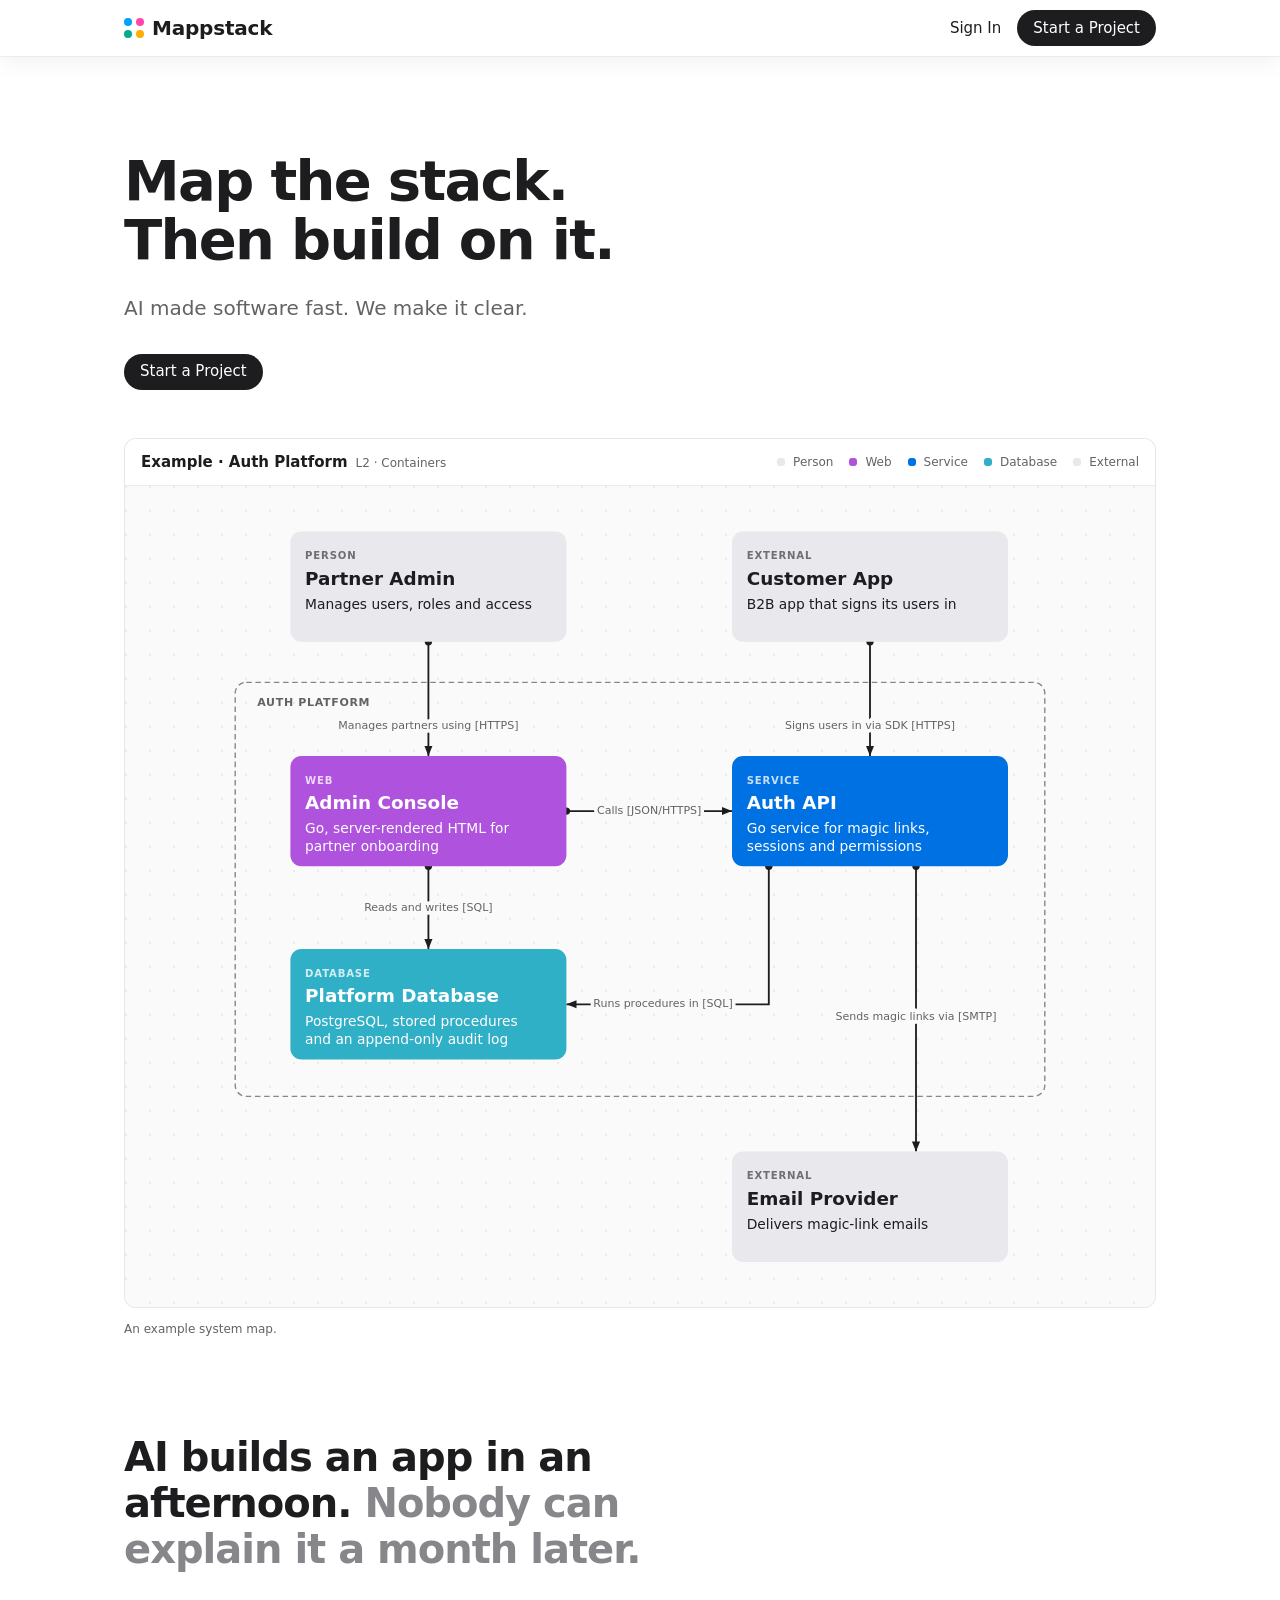
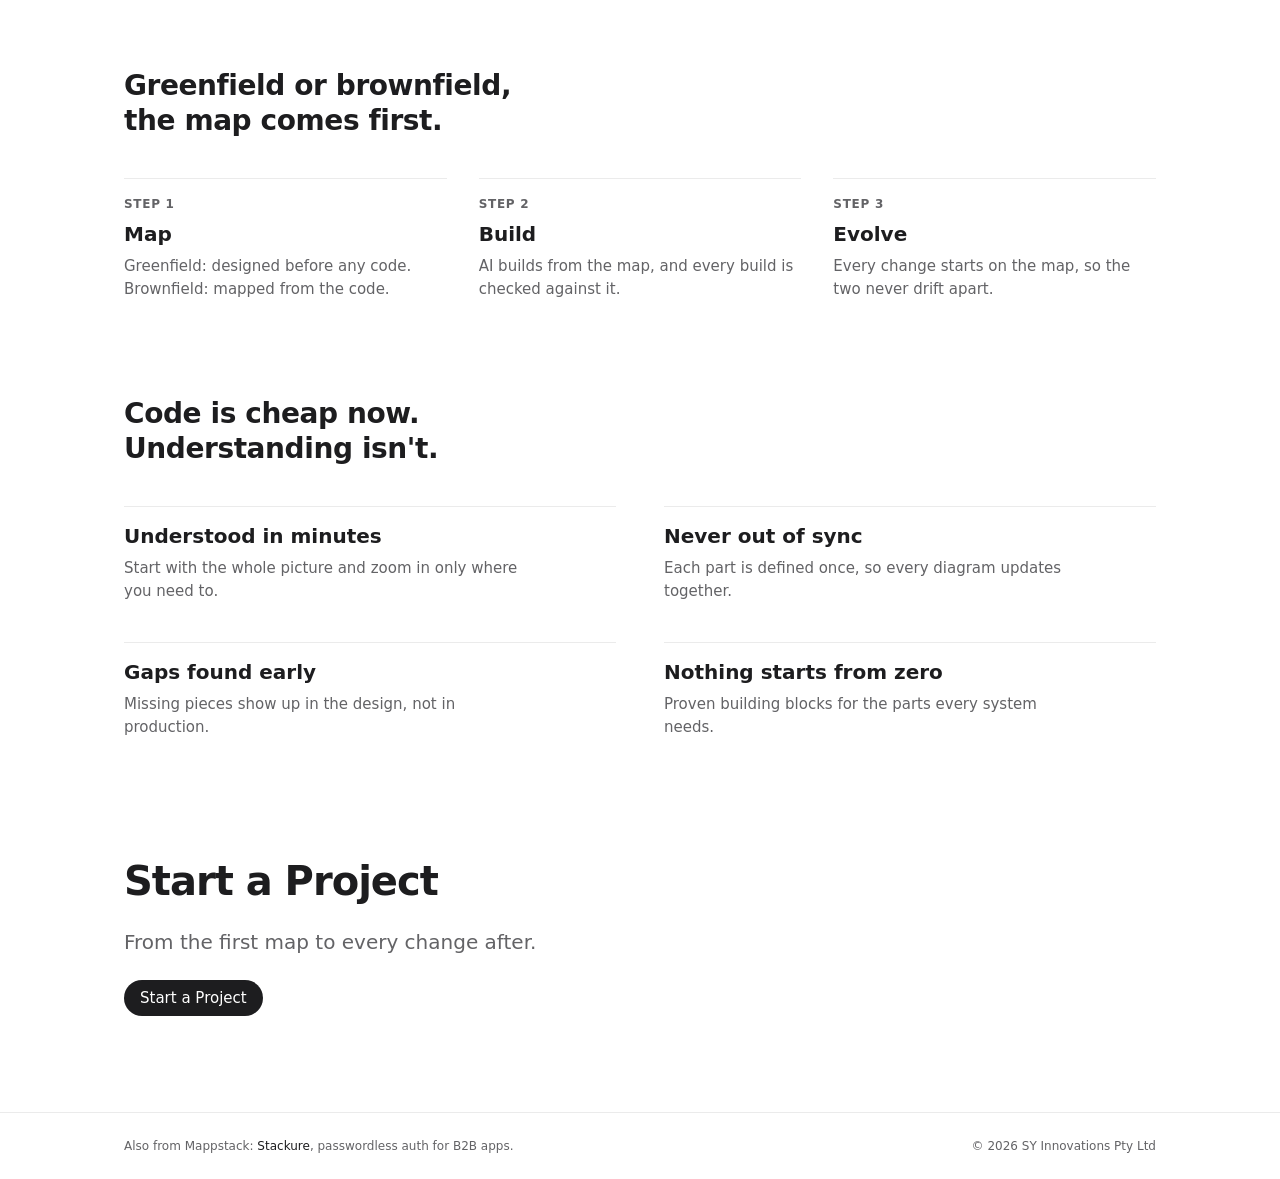
==== index.html @ 191b0ede "Align knowsAbout with LinkedIn specialties" ====
<!doctype html>
<html lang="en">
<head>
<meta charset="utf-8">
<meta name="viewport" content="width=device-width,initial-scale=1,viewport-fit=cover">
<title>Mappstack</title>
<meta name="description" content="Mappstack is a software services company you hire for whole software projects, end to end, new or existing. Mapped first, then built.">
<meta name="robots" content="max-image-preview:large">
<link rel="canonical" href="https://mappstack.com/">
<meta name="theme-color" content="#ffffff">
<meta property="og:type" content="website">
<meta property="og:site_name" content="Mappstack">
<meta property="og:url" content="https://mappstack.com/">
<meta property="og:title" content="Mappstack · Map the stack. Then build on it.">
<meta property="og:description" content="Mappstack is a software services company you hire for whole software projects, end to end, new or existing. Mapped first, then built.">
<meta property="og:image" content="https://mappstack.com/assets/og.png">
<meta property="og:image:width" content="1200">
<meta property="og:image:height" content="630">
<meta property="og:image:alt" content="Mappstack. Map the stack. Then build on it. AI made software fast. We make it clear. Beside it, an example system map of an auth platform.">
<meta name="twitter:card" content="summary_large_image">
<link rel="icon" href="assets/icons/favicon.ico" sizes="any">
<link rel="icon" href="assets/icons/icon.svg" type="image/svg+xml">
<link rel="apple-touch-icon" href="assets/icons/apple-touch-icon.png">
<link rel="manifest" href="assets/icons/manifest.webmanifest">
<link rel="describedby" href="llms.txt">
<link rel="stylesheet" href="assets/css/style.css">
<script type="application/ld+json">{"@context":"https://schema.org","@graph":[{"@type":"Corporation","@id":"https://mappstack.com/#organization","name":"Mappstack","legalName":"SY Innovations Pty Ltd","iso6523Code":"0151:38668523760","url":"https://mappstack.com/","logo":"https://mappstack.com/assets/icons/icon-maskable-512.png","slogan":"Map the stack. Then build on it.","description":"Mappstack is an Australian software services company. Clients hire it for whole software projects, end to end, in any industry and at any size, new or existing. Each system is mapped first: greenfield systems are designed before any code, and brownfield systems are mapped from their existing code. People, AI agents or both, depending on the project, build from the map and check every build against it, and every later change starts on the map. Mappstack works remotely with clients anywhere. It is the registered business name of SY Innovations Pty Ltd.","disambiguatingDescription":"Software services company at mappstack.com that maps, builds and changes software systems for clients. Not a self-serve software product: its map tool at app.mappstack.com is internal and not sold. Not a geographic mapping or location data product, and not a software stack installer.","address":{"@type":"PostalAddress","addressCountry":"AU"},"knowsAbout":["Custom Software Development","Legacy Modernization","Solution Architecture","Systems Integration","Software Maintenance and Hosting","SaaS Development","API Development","ERP and CRM Integration","EDI Integration","LLM Integration","AI Agent Development","Composable Commerce","Marketplace Payments"],"brand":{"@type":"Brand","name":"Stackure","url":"https://stackure.com/","description":"Passwordless auth for B2B apps."},"makesOffer":{"@type":"Offer","itemOffered":{"@type":"Service","name":"End-to-end software projects","serviceType":"Custom software development","provider":{"@id":"https://mappstack.com/#organization"},"areaServed":"Worldwide","description":"Whole software projects, end to end, greenfield or brownfield, in any industry and at any size. Map: the system is designed, or mapped from its existing code, as C4 diagrams from system context down to code, plus data models, OpenAPI 3.2 specs, event contracts, job schedules, state machines and business capability maps. Build: people, AI agents or both build from the map and check every build against it. Evolve: every change starts on the map. Projects use proven building blocks, such as Stackure for passwordless auth, and experience from past and present projects. Technology is chosen to fit, or the client's own stack is used. Engagements are tailored to each client, from a handover at launch to Mappstack running, hosting and maintaining the system. Remote with clients anywhere, with in-person visits in Australia, India and the EU when needed."}},"sameAs":["https://github.com/Mappstack","https://www.linkedin.com/company/mappstack/"]},{"@type":"WebSite","@id":"https://mappstack.com/#website","url":"https://mappstack.com/","name":"Mappstack","alternateName":"mappstack.com","inLanguage":"en","publisher":{"@id":"https://mappstack.com/#organization"}}]}</script>
</head>
<body>
<header class="nav">
  <div class="wrap">
    <a class="brand" href="#top" aria-label="Mappstack home">
      <img src="assets/icons/icon.svg" alt="" width="20" height="20">
      <span class="brand__name">Mappstack</span>
    </a>
    <nav class="nav__actions">
      <a class="navlink" href="https://app.mappstack.com/">Sign In</a>
      <a class="btn btn--primary" href="https://stackure.com/signup?account_id=3df5678e-9c26-4384-9c51-7ae628b7f46a" target="_blank">Start a Project</a>
    </nav>
  </div>
</header>

<main id="top" class="wrap">
  <section class="hero">
    <h1>Map the stack. <br>Then build on it.</h1>
    <p class="lead">AI made software fast. We make it clear.</p>
    <div class="actions">
      <a class="btn btn--primary" href="https://stackure.com/signup?account_id=3df5678e-9c26-4384-9c51-7ae628b7f46a" target="_blank">Start a Project</a>
    </div>
  </section>

  <figure class="figure">
    <div class="figure__bar" data-nosnippet>
      <div class="figure__id"><strong>Example · Auth Platform</strong> <span>L2 · Containers</span></div>
      <button class="btn zoom" type="button">Zoom In</button>
      <ul class="legend">
        <li><i class="neutral"></i>Person</li>
        <li><i style="--c:#af52de"></i>Web</li>
        <li><i style="--c:#0071e3"></i>Service</li>
        <li><i style="--c:#30b0c7"></i>Database</li>
        <li><i class="neutral"></i>External</li>
      </ul>
    </div>
    <div class="figure__canvas" data-nosnippet>
      <svg viewBox="0 0 1000 858" role="img" aria-label="Example system map (C4 level 2, containers) of an auth platform. A partner admin uses the Admin Console, and a customer app signs its users in through the Auth API. The Admin Console calls the Auth API and reads and writes the PostgreSQL Platform Database. The Auth API runs stored procedures in that database and sends magic links through an email provider.">
        <defs><marker id="arrow" viewBox="0 0 10 10" refX="10" refY="5" markerUnits="userSpaceOnUse" markerWidth="11" markerHeight="11" orient="auto"><path class="arrow" d="M0 1 L10 5 L0 9 z"/></marker></defs>
        <rect class="boundary" x="60" y="196" width="880" height="450" rx="12"/>
        <text class="bl" x="84" y="222">AUTH PLATFORM</text>

        <path class="edge" d="M270 152 V276" marker-end="url(#arrow)"/><circle class="dot" cx="270" cy="152" r="4"/>
        <path class="edge" d="M750 152 V276" marker-end="url(#arrow)"/><circle class="dot" cx="750" cy="152" r="4"/>
        <path class="edge" d="M420 336 H600" marker-end="url(#arrow)"/><circle class="dot" cx="420" cy="336" r="4"/>
        <path class="edge" d="M270 396 V486" marker-end="url(#arrow)"/><circle class="dot" cx="270" cy="396" r="4"/>
        <path class="edge" d="M640 396 V546 H420" marker-end="url(#arrow)"/><circle class="dot" cx="640" cy="396" r="4"/>
        <path class="edge" d="M800 396 V706" marker-end="url(#arrow)"/><circle class="dot" cx="800" cy="396" r="4"/>

        <text class="el" x="270" y="244">Manages partners using [HTTPS]</text>
        <text class="el" x="750" y="244">Signs users in via SDK [HTTPS]</text>
        <text class="el" x="510" y="336">Calls [JSON/HTTPS]</text>
        <text class="el" x="270" y="441">Reads and writes [SQL]</text>
        <text class="el" x="525" y="546">Runs procedures in [SQL]</text>
        <text class="el" x="800" y="560">Sends magic links via [SMTP]</text>

        <g class="node neu" transform="translate(120 32)"><rect width="300" height="120" rx="12"/><text class="t" x="16" y="30">PERSON</text> <text class="n" x="16" y="58">Partner Admin</text> <text class="d" x="16" y="84">Manages users, roles and access</text></g>
        <g class="node neu" transform="translate(600 32)"><rect width="300" height="120" rx="12"/><text class="t" x="16" y="30">EXTERNAL</text> <text class="n" x="16" y="58">Customer App</text> <text class="d" x="16" y="84">B2B app that signs its users in</text></g>
        <g class="node on" transform="translate(120 276)"><rect width="300" height="120" rx="12" fill="#af52de"/><text class="t" x="16" y="30">WEB</text> <text class="n" x="16" y="58">Admin Console</text> <text class="d" x="16" y="84"><tspan x="16">Go, server-rendered HTML for</tspan> <tspan x="16" dy="19">partner onboarding</tspan></text></g>
        <g class="node on" transform="translate(600 276)"><rect width="300" height="120" rx="12" fill="#0071e3"/><text class="t" x="16" y="30">SERVICE</text> <text class="n" x="16" y="58">Auth API</text> <text class="d" x="16" y="84"><tspan x="16">Go service for magic links,</tspan> <tspan x="16" dy="19">sessions and permissions</tspan></text></g>
        <g class="node on" transform="translate(120 486)"><rect width="300" height="120" rx="12" fill="#30b0c7"/><text class="t" x="16" y="30">DATABASE</text> <text class="n" x="16" y="58">Platform Database</text> <text class="d" x="16" y="84"><tspan x="16">PostgreSQL, stored procedures</tspan> <tspan x="16" dy="19">and an append-only audit log</tspan></text></g>
        <g class="node neu" transform="translate(600 706)"><rect width="300" height="120" rx="12"/><text class="t" x="16" y="30">EXTERNAL</text> <text class="n" x="16" y="58">Email Provider</text> <text class="d" x="16" y="84">Delivers magic-link emails</text></g>
      </svg>
    </div>
  </figure>
  <p class="caption">An example system map.</p>

  <section class="section statement">
    <h2>AI builds an app in an afternoon. <span>Nobody can explain it a month later.</span></h2>
  </section>

  <section class="section" id="how">
    <h2>Greenfield or brownfield, the map comes first.</h2>
    <ol class="steps">
      <li><span class="step-n">STEP 1</span><h3>Map</h3><p>Greenfield: designed before any code. Brownfield: mapped from the code.</p></li>
      <li><span class="step-n">STEP 2</span><h3>Build</h3><p>AI builds from the map, and every build is checked against it.</p></li>
      <li><span class="step-n">STEP 3</span><h3>Evolve</h3><p>Every change starts on the map, so the two never drift apart.</p></li>
    </ol>
  </section>

  <section class="section">
    <h2>Code is cheap now. Understanding isn't.</h2>
    <ul class="points">
      <li><h3>Understood in minutes</h3><p>Start with the whole picture and zoom in only where you need to.</p></li>
      <li><h3>Never out of sync</h3><p>Each part is defined once, so every diagram updates together.</p></li>
      <li><h3>Gaps found early</h3><p>Missing pieces show up in the design, not in production.</p></li>
      <li><h3>Nothing starts from zero</h3><p>Proven building blocks for the parts every system needs.</p></li>
    </ul>
  </section>

  <section class="close">
    <h2>Start a Project</h2>
    <p class="lead">From the first map to every change after.</p>
    <a class="btn btn--primary" href="https://stackure.com/signup?account_id=3df5678e-9c26-4384-9c51-7ae628b7f46a" target="_blank">Start a Project</a>
  </section>
</main>

<footer class="footer">
  <div class="wrap">
    <span>Also from Mappstack: <a href="https://stackure.com">Stackure</a>, passwordless auth for B2B apps.</span>
    <span>© 2026 SY Innovations Pty Ltd</span>
  </div>
</footer>
<script src="assets/js/figure.js"></script>
</body>
</html>
---- assets/css/style.css ----
:root{
  --bg:#ffffff;--canvas:#fafafa;--text:#1d1d1f;--muted:#636366;--text-2:#86868b;
  --hairline:rgba(0,0,0,0.08);--fill:rgba(118,118,128,0.12);--fill-hover:rgba(118,118,128,0.18);
  --primary:#1d1d1f;--primary-hover:#000000;--on-primary:#ffffff;
  --node-neutral:#e8e8ed;--node-neutral-text:#1d1d1f;--node-neutral-meta:#6e6e73;
  --edge:#1d1d1f;--dots:rgba(0,0,0,0.06);--glass:rgba(255,255,255,0.5);--glass-rim:rgba(255,255,255,0.9);
  --focus-ring:0 0 0 3px rgba(29,29,31,0.22);
  --font:system-ui,-apple-system,"Segoe UI",Roboto,"Helvetica Neue",Arial,sans-serif;
  --dur:120ms;color-scheme:light;
}
@media (prefers-reduced-motion:reduce){:root{--dur:0ms}}
*{box-sizing:border-box}
body{margin:0;background:var(--bg);color:var(--text);font:15px/1.5 var(--font);-webkit-font-smoothing:antialiased}
.wrap{max-width:1080px;margin:0 auto;padding-inline:24px}
a{color:inherit}
h1,h2,h3,p{margin:0}
h1,h2{text-wrap:balance}
.nav{position:sticky;top:env(safe-area-inset-top,0px);z-index:10;background:linear-gradient(180deg,rgba(255,255,255,0.35),transparent) var(--glass);backdrop-filter:blur(14px) saturate(200%) brightness(1.04);-webkit-backdrop-filter:blur(14px) saturate(200%) brightness(1.04);box-shadow:inset 0 1px 0 var(--glass-rim),inset 0 -1px 0 rgba(255,255,255,0.6),0 0.5px 0 rgba(0,0,0,0.1),0 6px 24px rgba(0,0,0,0.06)}
.nav .wrap{height:56px;display:flex;align-items:center;justify-content:space-between;gap:16px}
.nav__actions{display:flex;align-items:center;gap:16px}
.navlink{text-box:trim-both cap alphabetic;font-size:15px;color:var(--text);text-decoration:none;border-radius:8px;transition:color var(--dur) ease}
.navlink:hover{color:var(--muted)}
.navlink:focus-visible{outline:none;box-shadow:var(--focus-ring)}
.brand{display:flex;align-items:center;gap:8px;font-size:20px;font-weight:600;letter-spacing:-0.01em;text-decoration:none}
.brand img{display:block}
.brand__name{text-box:trim-both cap alphabetic}
.btn{display:inline-flex;align-items:center;height:36px;padding:0 16px;border:0;border-radius:980px;font:inherit;font-size:15px;text-decoration:none;cursor:pointer;background:var(--fill);color:var(--text);transition:background-color var(--dur) ease,transform var(--dur) ease}
.btn:hover{background:var(--fill-hover)}
.btn:active{transform:scale(0.98)}
.btn:focus-visible{outline:none;box-shadow:var(--focus-ring)}
.btn--primary{background:var(--primary);color:var(--on-primary)}
.btn--primary:hover{background:var(--primary-hover)}
@supports (text-box:trim-both cap alphabetic){.btn{display:inline-block;padding-block:calc((36px - 1cap) / 2);text-align:center;text-box:trim-both cap alphabetic}}
.hero{padding-block:96px 48px;display:grid;gap:24px}
.hero h1{font-size:56px;line-height:1.05;font-weight:600;letter-spacing:-0.03em}
.lead{font-size:20px;line-height:1.4;color:var(--muted);max-width:36ch;text-wrap:balance}
.actions{display:flex;flex-wrap:wrap;gap:12px;padding-top:8px}
.figure{margin:0;border:1px solid var(--hairline);border-radius:12px;overflow:hidden;background:var(--canvas)}
.figure__bar{display:flex;flex-wrap:wrap;align-items:center;justify-content:space-between;gap:12px 24px;padding:12px 16px;border-bottom:1px solid var(--hairline);background:var(--bg)}
.figure__id{display:flex;align-items:baseline;gap:8px}
.figure__id strong{font-weight:600}
.figure__id span,.legend{font-size:12px;color:var(--muted)}
.legend{display:flex;flex-wrap:wrap;gap:8px 16px;list-style:none;margin:0;padding:0}
.legend li{display:flex;align-items:center;gap:8px}
.legend i{width:8px;height:8px;border-radius:3px;background:var(--c)}
.legend .neutral{--c:var(--node-neutral)}
.figure__canvas{overflow-x:auto;padding:16px;background-color:var(--canvas);background-image:radial-gradient(circle at 1px 1px,var(--dots) 1px,transparent 0);background-size:24px 24px}
.figure__canvas svg{display:block;width:100%;height:auto;min-width:680px;max-width:920px;margin:0 auto}
.caption{padding-top:12px;font-size:12px;color:var(--muted)}
svg text{font-family:var(--font)}
.node .t{font-size:11px;font-weight:600;letter-spacing:0.08em}
.node .n{font-size:20px;font-weight:600}
.node .d{font-size:15px}
.on text{fill:#ffffff}
.on .t{opacity:0.78}
.neu rect{fill:var(--node-neutral)}
.neu .n,.neu .d{fill:var(--node-neutral-text)}
.neu .t{fill:var(--node-neutral-meta)}
.edge{fill:none;stroke:var(--edge);stroke-width:2}
.dot,.arrow{fill:var(--edge)}
.el{font-size:12px;fill:var(--muted);text-anchor:middle;dominant-baseline:middle;stroke:var(--canvas);stroke-width:8px;stroke-linejoin:round;paint-order:stroke}
.boundary{fill:none;stroke:var(--text-2);stroke-width:1.5;stroke-dasharray:6 4}
.bl{font-size:12px;font-weight:600;letter-spacing:0.06em;fill:var(--muted)}
.section{padding-block:96px 0;display:grid;gap:40px}
.section h2{font-size:28px;line-height:1.25;font-weight:600;letter-spacing:-0.015em;max-width:24ch}
.statement h2{font-size:40px;line-height:1.15;letter-spacing:-0.025em;max-width:20ch}
.statement span{color:var(--text-2)}
.steps,.points{list-style:none;margin:0;padding:0;display:grid;gap:32px}
.steps{grid-template-columns:repeat(3,minmax(0,1fr))}
.points{grid-template-columns:repeat(2,minmax(0,1fr));gap:40px 48px}
.steps li,.points li{display:grid;gap:8px;align-content:start;border-top:1px solid var(--hairline);padding-top:16px;min-width:0}
.step-n{font-size:12px;font-weight:600;letter-spacing:0.06em;color:var(--muted)}
.steps h3,.points h3{font-size:20px;line-height:1.3;font-weight:600}
.steps p,.points p{color:var(--muted);max-width:44ch}
.close{padding-block:120px 96px;display:grid;gap:24px;justify-items:start}
.close h2{font-size:40px;line-height:1.15;font-weight:600;letter-spacing:-0.025em;max-width:18ch}
.footer{border-top:1px solid var(--hairline)}
.footer .wrap{padding-block:24px;display:flex;flex-wrap:wrap;justify-content:space-between;gap:8px 24px;font-size:12px;color:var(--muted)}
.footer a{color:var(--text);text-decoration:none}
.footer a:hover{text-decoration:underline}
@media (min-width:901px){.zoom{display:none}}
@media (max-width:900px){
  .figure__bar .legend{order:3;flex-basis:100%}
  .figure__canvas{padding:8px;cursor:zoom-in}
  .figure__canvas svg{min-width:0}
  .figure.is-zoomed .figure__canvas{cursor:auto}
  .figure.is-zoomed .figure__canvas svg{min-width:820px}
}
@media (max-width:720px){
  .brand{font-size:18px;gap:8px}
  .nav__actions{gap:12px}
  .nav .btn{padding-inline:12px}
  .wrap{padding-inline:16px}
  .hero{padding-block:56px 32px}
  .hero h1{font-size:40px}
  .statement h2,.close h2{font-size:28px}
  .section{padding-block:64px 0}
  .steps,.points{grid-template-columns:1fr}
  .close{padding-block:80px 64px}
}
@media (max-width:359px){.brand__name{display:none}}
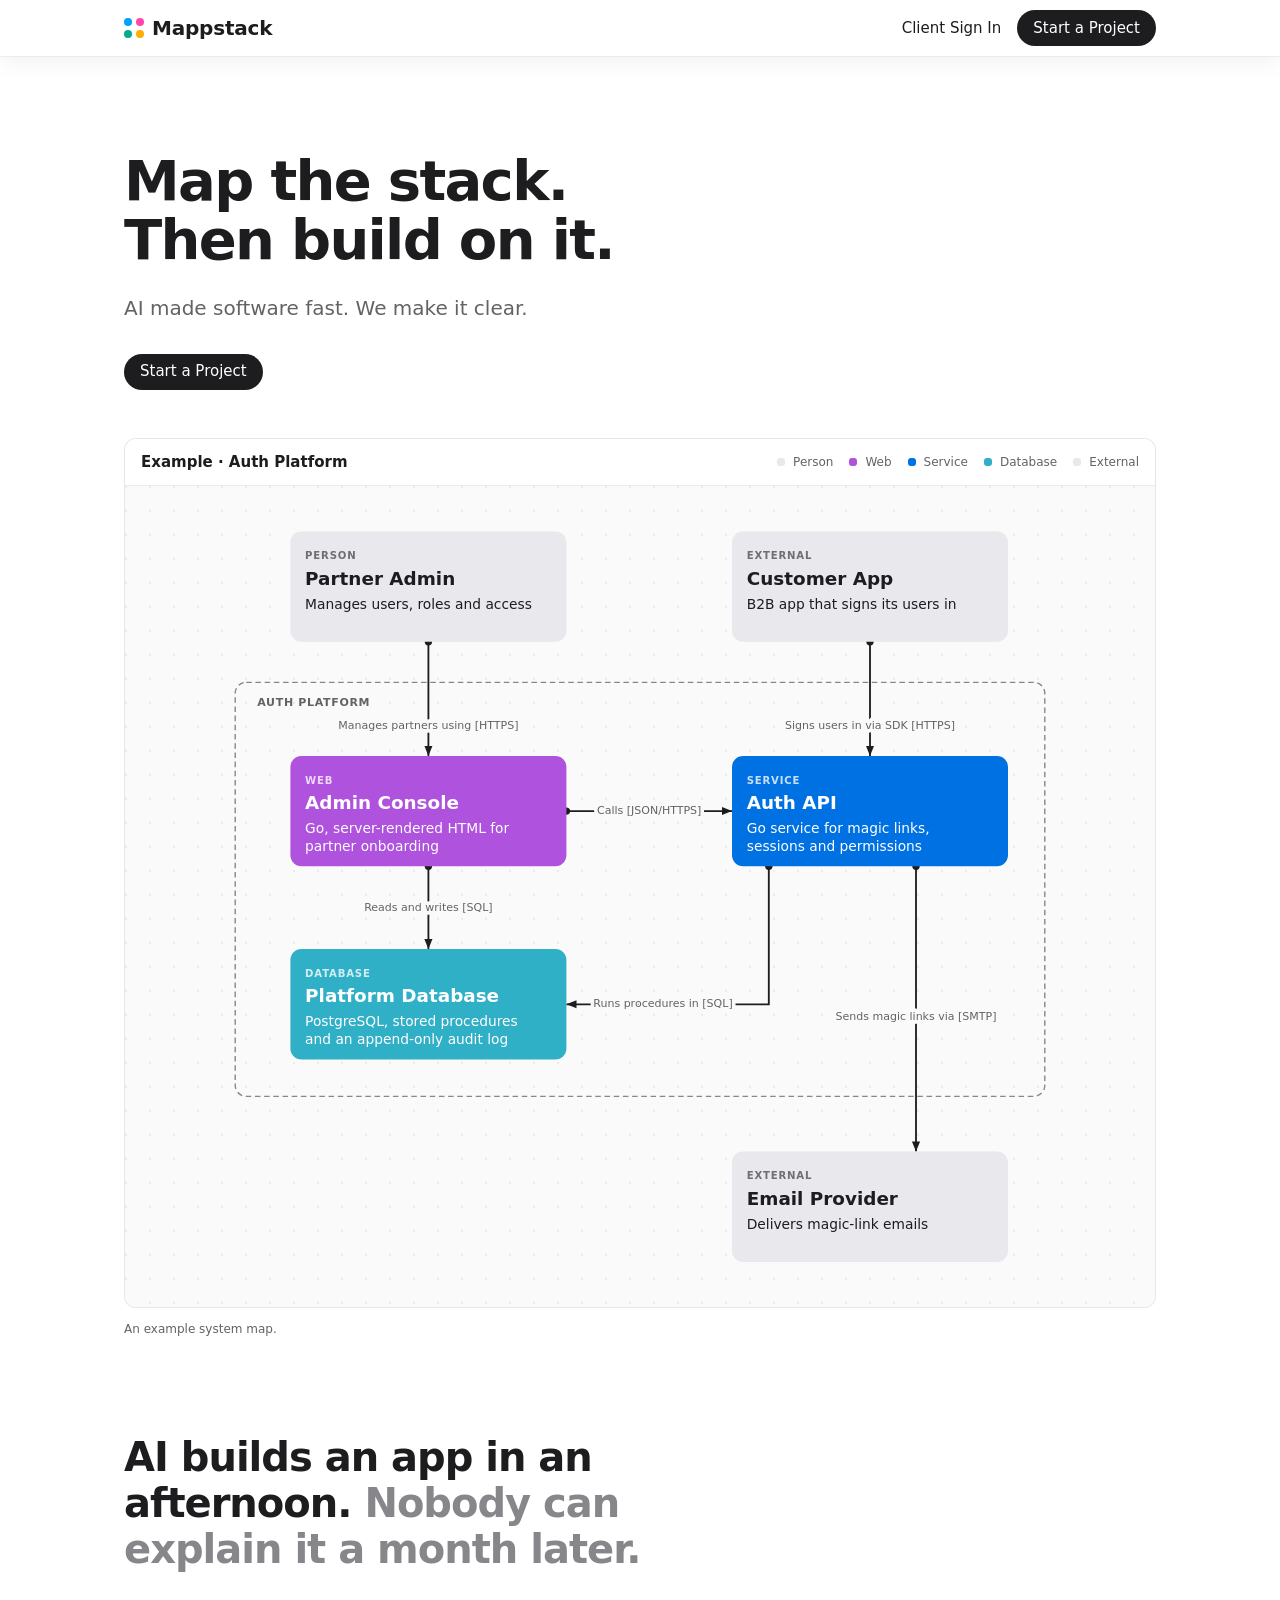
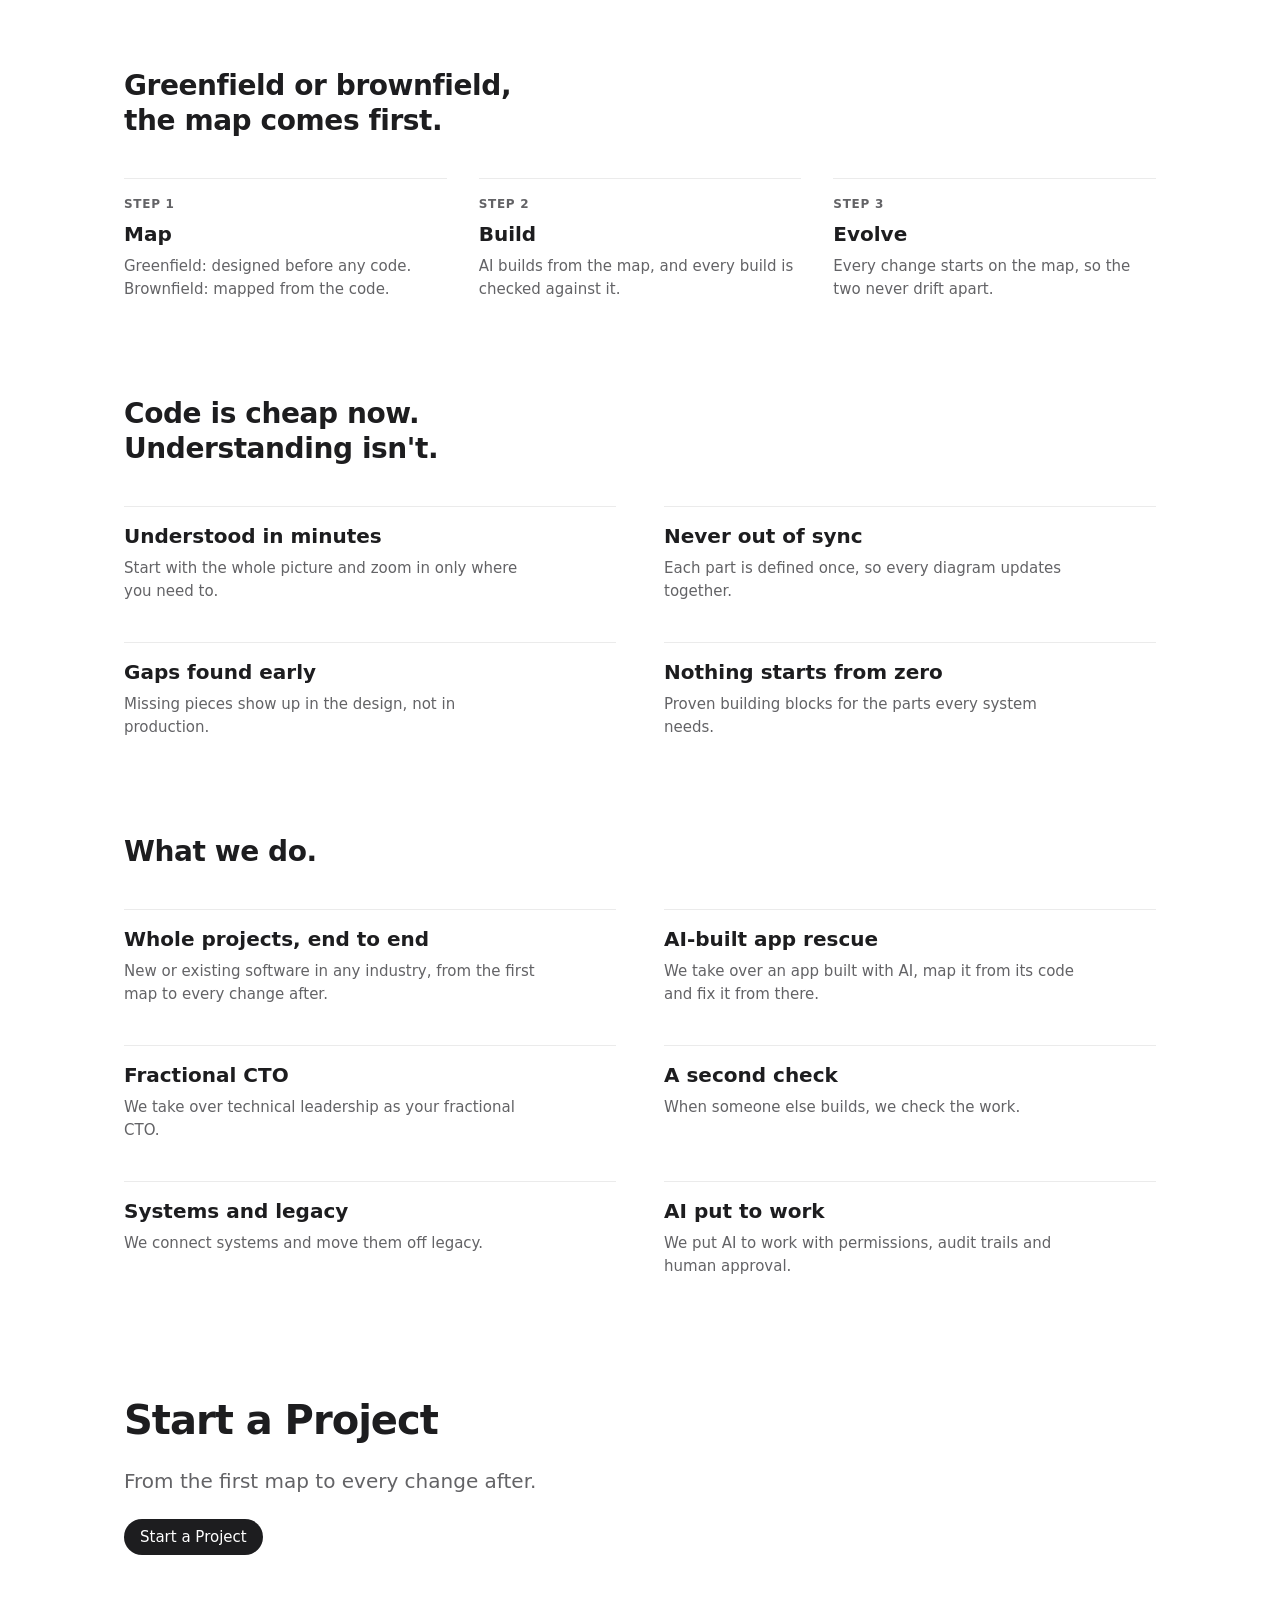
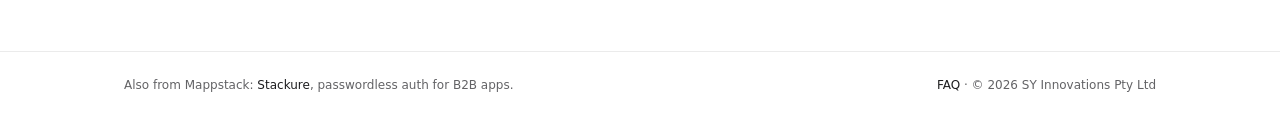
==== commit 3900e906: "Add FAQ, services and AI search files; keep the internal tool off the site Co-Authored-By: Claude Op" ====
--- a/index.html
+++ b/index.html
@@ -3,16 +3,16 @@
 <head>
 <meta charset="utf-8">
 <meta name="viewport" content="width=device-width,initial-scale=1,viewport-fit=cover">
-<title>Mappstack</title>
-<meta name="description" content="Mappstack is a software services company you hire for whole software projects, end to end, new or existing. Mapped first, then built.">
+<title>Mappstack · Software projects, end to end. Mapped first, then built.</title>
+<meta name="description" content="Software projects, end to end. Mapped first, then built. Mappstack is a software services company you hire for whole software projects, new or existing, in any industry.">
 <meta name="robots" content="max-image-preview:large">
 <link rel="canonical" href="https://mappstack.com/">
 <meta name="theme-color" content="#ffffff">
 <meta property="og:type" content="website">
 <meta property="og:site_name" content="Mappstack">
 <meta property="og:url" content="https://mappstack.com/">
-<meta property="og:title" content="Mappstack · Map the stack. Then build on it.">
-<meta property="og:description" content="Mappstack is a software services company you hire for whole software projects, end to end, new or existing. Mapped first, then built.">
+<meta property="og:title" content="Mappstack · Software projects, end to end. Mapped first, then built.">
+<meta property="og:description" content="Software projects, end to end. Mapped first, then built. Mappstack is a software services company you hire for whole software projects, new or existing, in any industry.">
 <meta property="og:image" content="https://mappstack.com/assets/og.png">
 <meta property="og:image:width" content="1200">
 <meta property="og:image:height" content="630">
@@ -24,7 +24,7 @@
 <link rel="manifest" href="assets/icons/manifest.webmanifest">
 <link rel="describedby" href="llms.txt">
 <link rel="stylesheet" href="assets/css/style.css">
-<script type="application/ld+json">{"@context":"https://schema.org","@graph":[{"@type":"Corporation","@id":"https://mappstack.com/#organization","name":"Mappstack","legalName":"SY Innovations Pty Ltd","iso6523Code":"0151:38668523760","url":"https://mappstack.com/","logo":"https://mappstack.com/assets/icons/icon-maskable-512.png","slogan":"Map the stack. Then build on it.","description":"Mappstack is an Australian software services company. Clients hire it for whole software projects, end to end, in any industry and at any size, new or existing. Each system is mapped first: greenfield systems are designed before any code, and brownfield systems are mapped from their existing code. People, AI agents or both, depending on the project, build from the map and check every build against it, and every later change starts on the map. Mappstack works remotely with clients anywhere. It is the registered business name of SY Innovations Pty Ltd.","disambiguatingDescription":"Software services company at mappstack.com that maps, builds and changes software systems for clients. Not a self-serve software product: its map tool at app.mappstack.com is internal and not sold. Not a geographic mapping or location data product, and not a software stack installer.","address":{"@type":"PostalAddress","addressCountry":"AU"},"knowsAbout":["Custom Software Development","Legacy Modernization","Solution Architecture","Systems Integration","Software Maintenance and Hosting","SaaS Development","API Development","ERP and CRM Integration","EDI Integration","LLM Integration","AI Agent Development","Composable Commerce","Marketplace Payments"],"brand":{"@type":"Brand","name":"Stackure","url":"https://stackure.com/","description":"Passwordless auth for B2B apps."},"makesOffer":{"@type":"Offer","itemOffered":{"@type":"Service","name":"End-to-end software projects","serviceType":"Custom software development","provider":{"@id":"https://mappstack.com/#organization"},"areaServed":"Worldwide","description":"Whole software projects, end to end, greenfield or brownfield, in any industry and at any size. Map: the system is designed, or mapped from its existing code, as C4 diagrams from system context down to code, plus data models, OpenAPI 3.2 specs, event contracts, job schedules, state machines and business capability maps. Build: people, AI agents or both build from the map and check every build against it. Evolve: every change starts on the map. Projects use proven building blocks, such as Stackure for passwordless auth, and experience from past and present projects. Technology is chosen to fit, or the client's own stack is used. Engagements are tailored to each client, from a handover at launch to Mappstack running, hosting and maintaining the system. Remote with clients anywhere, with in-person visits in Australia, India and the EU when needed."}},"sameAs":["https://github.com/Mappstack","https://www.linkedin.com/company/mappstack/"]},{"@type":"WebSite","@id":"https://mappstack.com/#website","url":"https://mappstack.com/","name":"Mappstack","alternateName":"mappstack.com","inLanguage":"en","publisher":{"@id":"https://mappstack.com/#organization"}}]}</script>
+<script type="application/ld+json">{"@context":"https://schema.org","@graph":[{"@type":"Corporation","@id":"https://mappstack.com/#organization","name":"Mappstack","legalName":"SY Innovations Pty Ltd","iso6523Code":"0151:38668523760","url":"https://mappstack.com/","logo":"https://mappstack.com/assets/icons/icon-maskable-512.png","slogan":"Map the stack. Then build on it.","description":"Software projects, end to end. Mapped first, then built. Mappstack is an Australian software services company. Clients hire it for whole software projects, new or existing, in any industry and at any size. Each system is mapped first, built from the map and checked against it, and every later change starts on the map. Mappstack works remotely with clients anywhere. It is the registered business name of SY Innovations Pty Ltd.","disambiguatingDescription":"Software services company at mappstack.com that maps, builds and changes software systems for clients. Not a self-serve software product, not a geographic mapping or location data product and not a software stack installer.","address":{"@type":"PostalAddress","addressCountry":"AU"},"areaServed":"Worldwide","knowsAbout":["Custom Software Development","Legacy Modernization","Solution Architecture","Systems Integration","Software Maintenance and Hosting","SaaS Development","API Development","ERP and CRM Integration","EDI Integration","LLM Integration","AI Agent Development","Composable Commerce","Marketplace Payments"],"brand":{"@type":"Brand","name":"Stackure","url":"https://stackure.com/","description":"Passwordless auth for B2B apps."},"makesOffer":{"@type":"Offer","itemOffered":{"@id":"https://mappstack.com/#service"}},"sameAs":["https://github.com/Mappstack","https://www.linkedin.com/company/mappstack/"]},{"@type":"WebSite","@id":"https://mappstack.com/#website","url":"https://mappstack.com/","name":"Mappstack","alternateName":"mappstack.com","description":"Software projects, end to end. Mapped first, then built.","inLanguage":"en","dateModified":"2026-10-13","publisher":{"@id":"https://mappstack.com/#organization"}},{"@type":"WebPage","@id":"https://mappstack.com/#webpage","url":"https://mappstack.com/","name":"Mappstack · Software projects, end to end. Mapped first, then built.","inLanguage":"en","dateModified":"2026-10-13","isPartOf":{"@id":"https://mappstack.com/#website"},"about":{"@id":"https://mappstack.com/#organization"}},{"@type":"Service","@id":"https://mappstack.com/#service","name":"Software projects, end to end","serviceType":"Custom software development","provider":{"@id":"https://mappstack.com/#organization"},"areaServed":"Worldwide","description":"Software projects, end to end. Mapped first, then built. Map: a new system is designed before any code is written, and an existing one is mapped from its code. Build: people, AI agents or both build from the map and every build is checked against it. Evolve: every change starts on the map. Engagements start with a free call, then a fixed-price assessment, then fixed-scope phases approved one at a time. Technology is chosen to fit, or the client's own stack is used. Engagements range from a handover at launch to Mappstack running, hosting and maintaining the system. Remote with clients anywhere, with in-person visits in Australia, India and the EU when needed.","hasOfferCatalog":{"@type":"OfferCatalog","name":"Mappstack services","itemListElement":[{"@type":"Offer","itemOffered":{"@type":"Service","name":"Whole software projects, end to end","description":"Whole software projects, end to end, new or existing, in any industry and at any size. Mapped first, built from the map and checked against it.","provider":{"@id":"https://mappstack.com/#organization"}}},{"@type":"Offer","itemOffered":{"@type":"Service","name":"AI-built app rescue","description":"Taking over an app built with AI: it is mapped from its code first, then fixed, and every change after that starts on the map.","provider":{"@id":"https://mappstack.com/#organization"}}},{"@type":"Offer","itemOffered":{"@type":"Service","name":"Fractional CTO","description":"Taking over technical leadership as fractional CTO.","provider":{"@id":"https://mappstack.com/#organization"}}},{"@type":"Offer","itemOffered":{"@type":"Service","name":"Checking the work when someone else builds","description":"When another team builds, Mappstack checks the work against the map.","provider":{"@id":"https://mappstack.com/#organization"}}},{"@type":"Offer","itemOffered":{"@type":"Service","name":"Systems integration and legacy modernization","description":"Connecting systems and moving them off legacy.","provider":{"@id":"https://mappstack.com/#organization"}}},{"@type":"Offer","itemOffered":{"@type":"Service","name":"AI put to work","description":"Putting AI to work in a business with permissions, audit trails and human approval.","provider":{"@id":"https://mappstack.com/#organization"}}}]}}]}</script>
 </head>
 <body>
 <header class="nav">
@@ -34,7 +34,7 @@
       <span class="brand__name">Mappstack</span>
     </a>
     <nav class="nav__actions">
-      <a class="navlink" href="https://app.mappstack.com/">Sign In</a>
+      <a class="navlink" href="https://app.mappstack.com/" aria-label="Client Sign In"><span class="navlink__extra">Client </span>Sign In</a>
       <a class="btn btn--primary" href="https://stackure.com/signup?account_id=3df5678e-9c26-4384-9c51-7ae628b7f46a" target="_blank">Start a Project</a>
     </nav>
   </div>
@@ -51,7 +51,7 @@
 
   <figure class="figure">
     <div class="figure__bar" data-nosnippet>
-      <div class="figure__id"><strong>Example · Auth Platform</strong> <span>L2 · Containers</span></div>
+      <div class="figure__id"><strong>Example · Auth Platform</strong></div>
       <button class="btn zoom" type="button">Zoom In</button>
       <ul class="legend">
         <li><i class="neutral"></i>Person</li>
@@ -62,7 +62,7 @@
       </ul>
     </div>
     <div class="figure__canvas" data-nosnippet>
-      <svg viewBox="0 0 1000 858" role="img" aria-label="Example system map (C4 level 2, containers) of an auth platform. A partner admin uses the Admin Console, and a customer app signs its users in through the Auth API. The Admin Console calls the Auth API and reads and writes the PostgreSQL Platform Database. The Auth API runs stored procedures in that database and sends magic links through an email provider.">
+      <svg viewBox="0 0 1000 858" role="img" aria-label="Example system map of an auth platform. A partner admin uses the Admin Console, and a customer app signs its users in through the Auth API. The Admin Console calls the Auth API and reads and writes the PostgreSQL Platform Database. The Auth API runs stored procedures in that database and sends magic links through an email provider.">
         <defs><marker id="arrow" viewBox="0 0 10 10" refX="10" refY="5" markerUnits="userSpaceOnUse" markerWidth="11" markerHeight="11" orient="auto"><path class="arrow" d="M0 1 L10 5 L0 9 z"/></marker></defs>
         <rect class="boundary" x="60" y="196" width="880" height="450" rx="12"/>
         <text class="bl" x="84" y="222">AUTH PLATFORM</text>
@@ -115,6 +115,18 @@
     </ul>
   </section>
 
+  <section class="section" id="services">
+    <h2>What we do.</h2>
+    <ul class="points">
+      <li><h3>Whole projects, end to end</h3><p>New or existing software in any industry, from the first map to every change after.</p></li>
+      <li><h3>AI-built app rescue</h3><p>We take over an app built with AI, map it from its code and fix it from there.</p></li>
+      <li><h3>Fractional CTO</h3><p>We take over technical leadership as your fractional CTO.</p></li>
+      <li><h3>A second check</h3><p>When someone else builds, we check the work.</p></li>
+      <li><h3>Systems and legacy</h3><p>We connect systems and move them off legacy.</p></li>
+      <li><h3>AI put to work</h3><p>We put AI to work with permissions, audit trails and human approval.</p></li>
+    </ul>
+  </section>
+
   <section class="close">
     <h2>Start a Project</h2>
     <p class="lead">From the first map to every change after.</p>
@@ -125,7 +137,7 @@
 <footer class="footer">
   <div class="wrap">
     <span>Also from Mappstack: <a href="https://stackure.com">Stackure</a>, passwordless auth for B2B apps.</span>
-    <span>© 2026 SY Innovations Pty Ltd</span>
+    <span><a href="/faq">FAQ</a> · © 2026 SY Innovations Pty Ltd</span>
   </div>
 </footer>
 <script src="assets/js/figure.js"></script>
--- a/assets/css/style.css
+++ b/assets/css/style.css
@@ -20,6 +20,7 @@
 .nav__actions{display:flex;align-items:center;gap:16px}
 .navlink{text-box:trim-both cap alphabetic;font-size:15px;color:var(--text);text-decoration:none;border-radius:8px;transition:color var(--dur) ease}
 .navlink:hover{color:var(--muted)}
+.navlink,.nav .btn{white-space:nowrap}
 .navlink:focus-visible{outline:none;box-shadow:var(--focus-ring)}
 .brand{display:flex;align-items:center;gap:8px;font-size:20px;font-weight:600;letter-spacing:-0.01em;text-decoration:none}
 .brand img{display:block}
@@ -74,6 +75,11 @@
 .steps p,.points p{color:var(--muted);max-width:44ch}
 .close{padding-block:120px 96px;display:grid;gap:24px;justify-items:start}
 .close h2{font-size:40px;line-height:1.15;font-weight:600;letter-spacing:-0.025em;max-width:18ch}
+.updated{font-size:12px;color:var(--muted)}
+.faq{display:grid;max-width:760px}
+.faq__item{display:grid;gap:8px;padding-block:24px;border-top:1px solid var(--hairline);scroll-margin-top:72px}
+.faq__item h2{font-size:20px;line-height:1.3;font-weight:600}
+.faq__item p{font-size:16px;line-height:1.55;max-width:68ch}
 .footer{border-top:1px solid var(--hairline)}
 .footer .wrap{padding-block:24px;display:flex;flex-wrap:wrap;justify-content:space-between;gap:8px 24px;font-size:12px;color:var(--muted)}
 .footer a{color:var(--text);text-decoration:none}
@@ -98,4 +104,5 @@
   .steps,.points{grid-template-columns:1fr}
   .close{padding-block:80px 64px}
 }
+@media (max-width:480px){.navlink__extra{display:none}}
 @media (max-width:359px){.brand__name{display:none}}
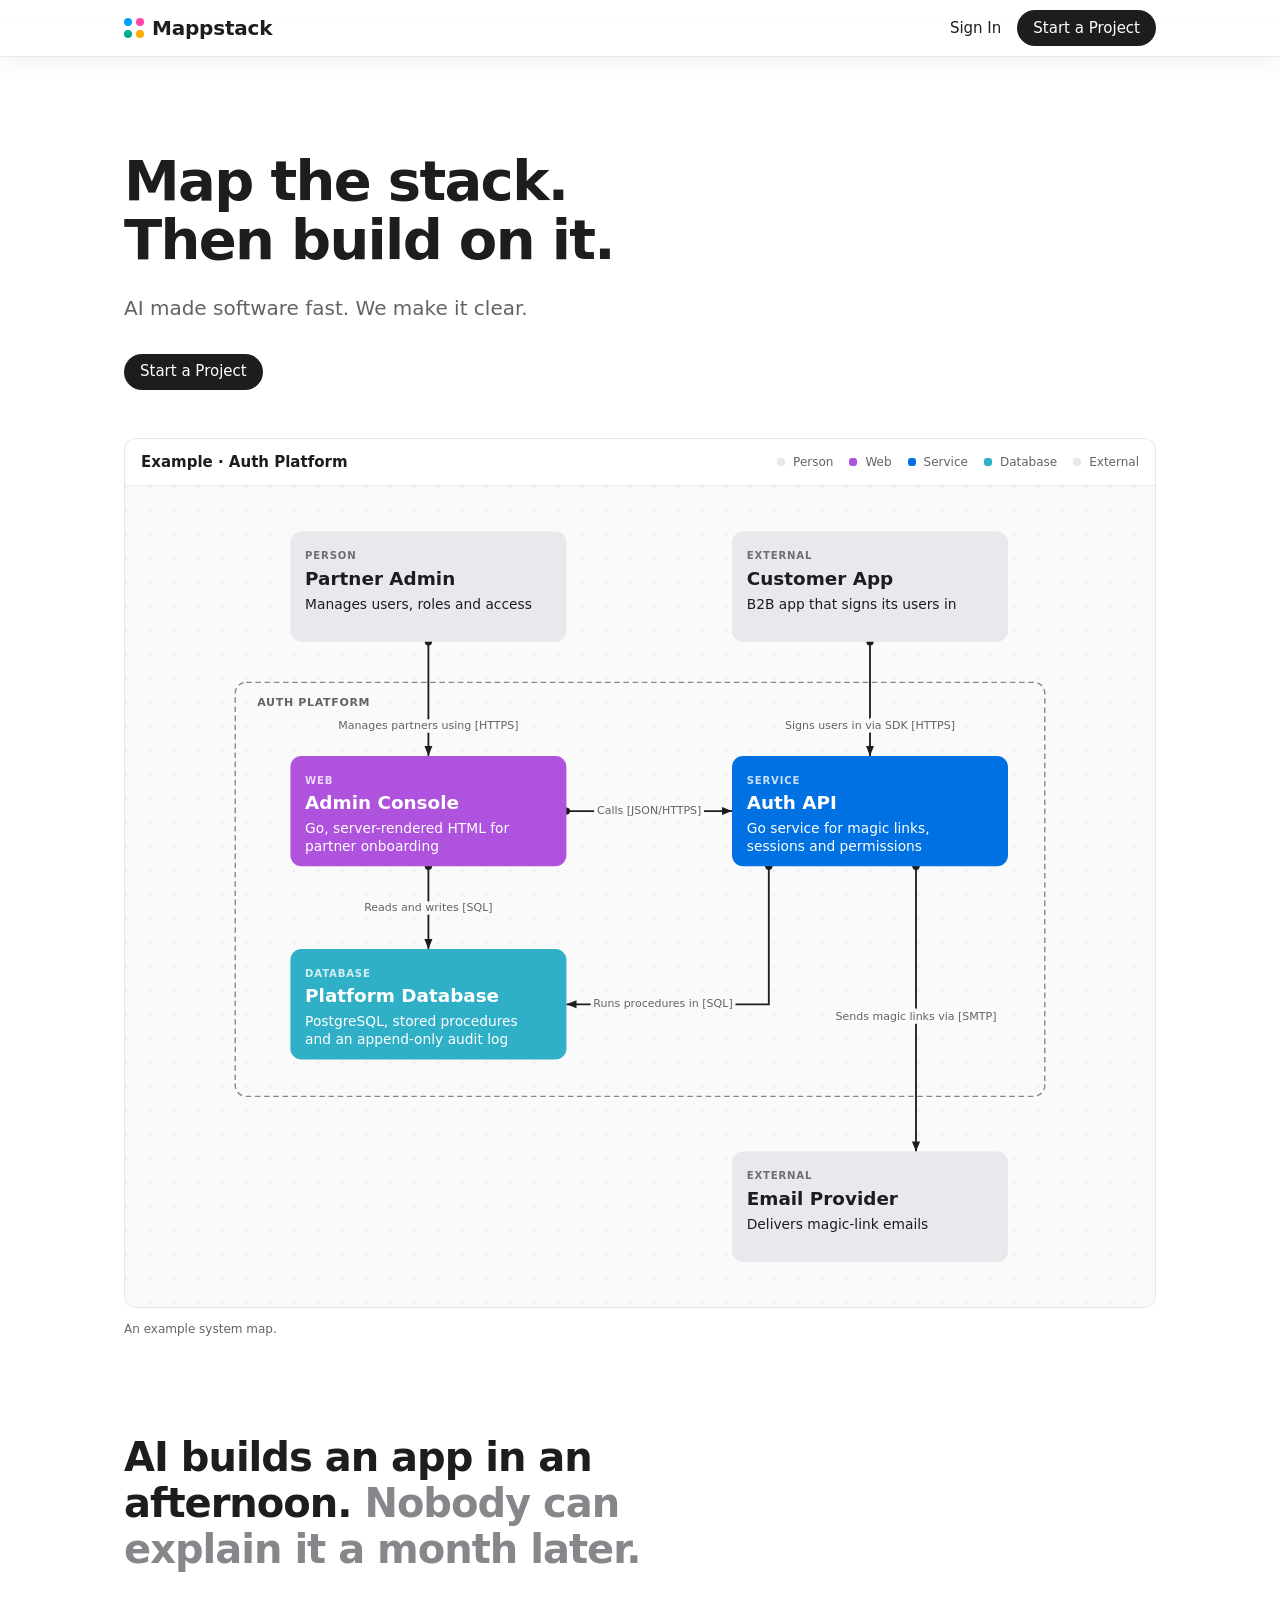
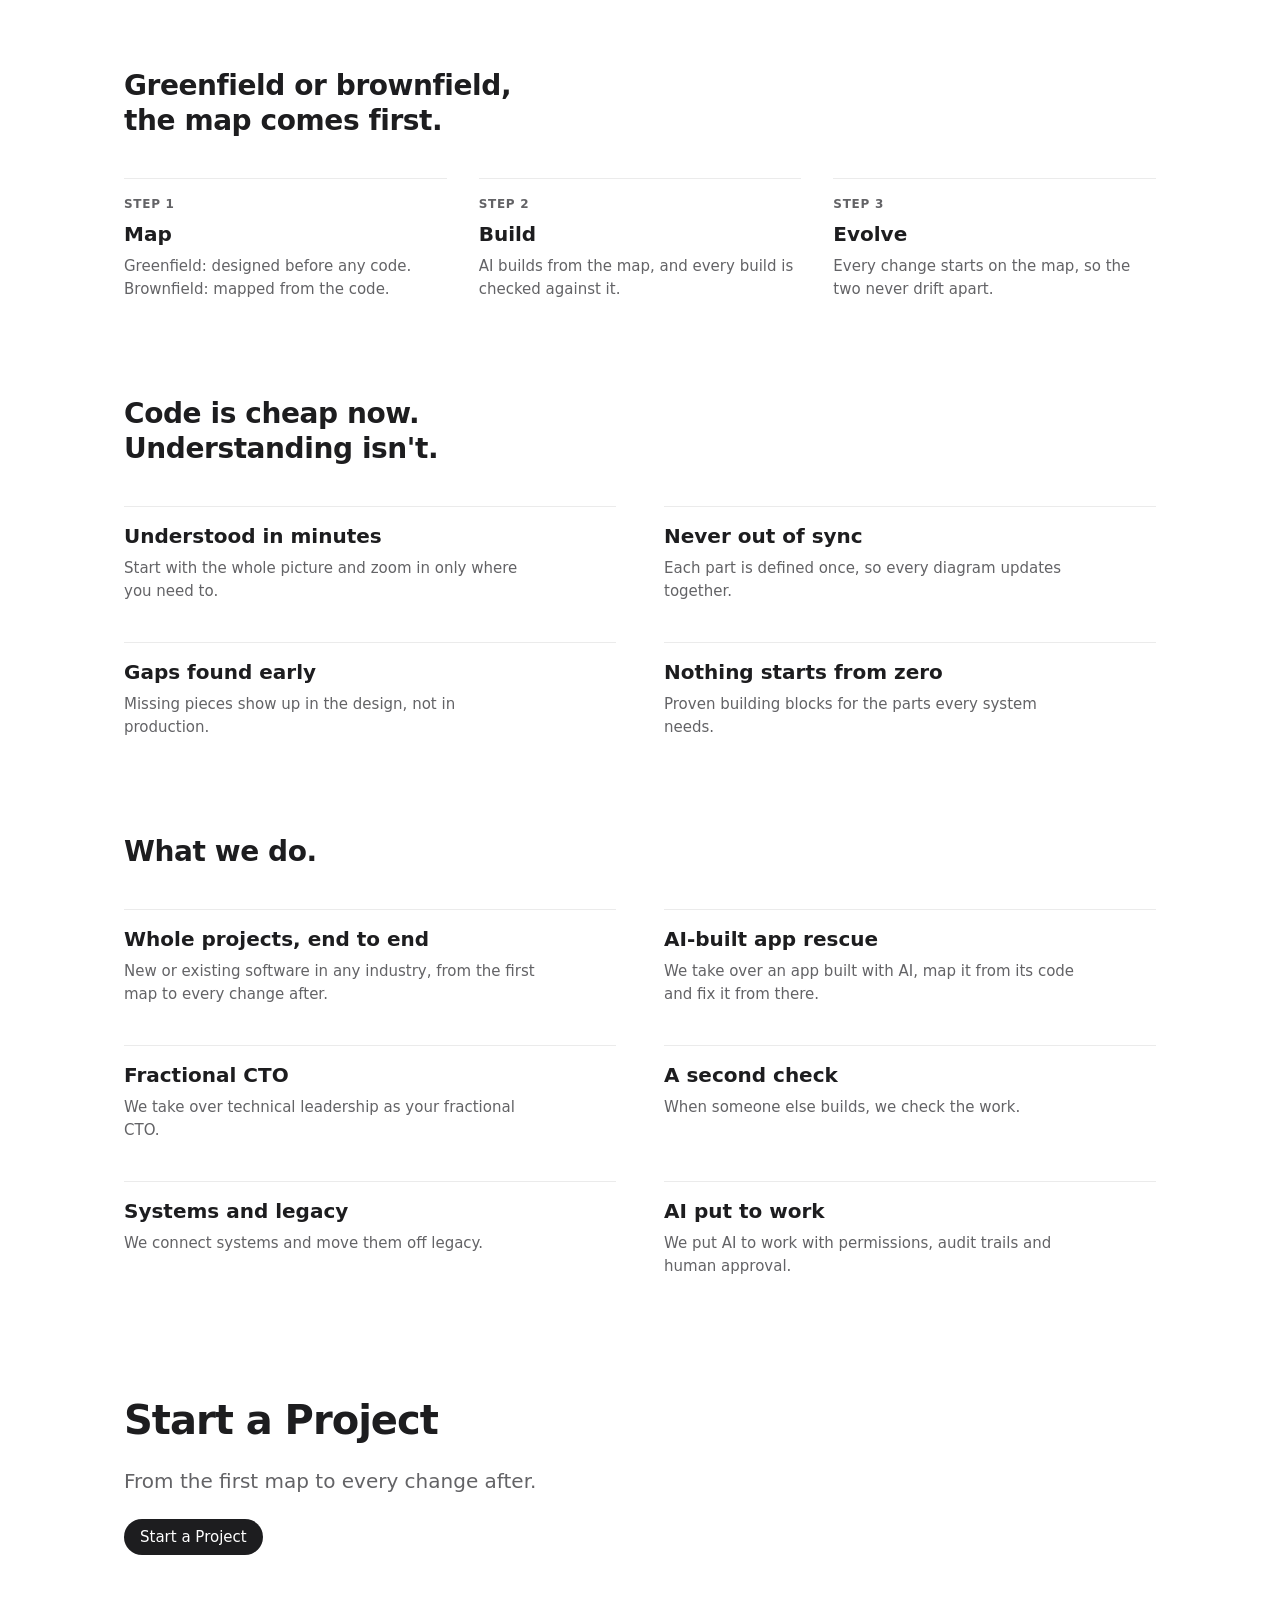
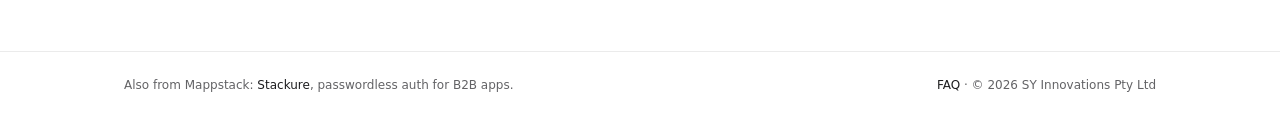
==== commit 291bce7a: "Say Sign In, not Client Sign In; use choose in the FAQ Co-Authored-By: Claude Opus 5.5 <noreply@anth" ====
--- a/index.html
+++ b/index.html
@@ -34,7 +34,7 @@
       <span class="brand__name">Mappstack</span>
     </a>
     <nav class="nav__actions">
-      <a class="navlink" href="https://app.mappstack.com/" aria-label="Client Sign In"><span class="navlink__extra">Client </span>Sign In</a>
+      <a class="navlink" href="https://app.mappstack.com/">Sign In</a>
       <a class="btn btn--primary" href="https://stackure.com/signup?account_id=3df5678e-9c26-4384-9c51-7ae628b7f46a" target="_blank">Start a Project</a>
     </nav>
   </div>
--- a/assets/css/style.css
+++ b/assets/css/style.css
@@ -104,5 +104,4 @@
   .steps,.points{grid-template-columns:1fr}
   .close{padding-block:80px 64px}
 }
-@media (max-width:480px){.navlink__extra{display:none}}
 @media (max-width:359px){.brand__name{display:none}}
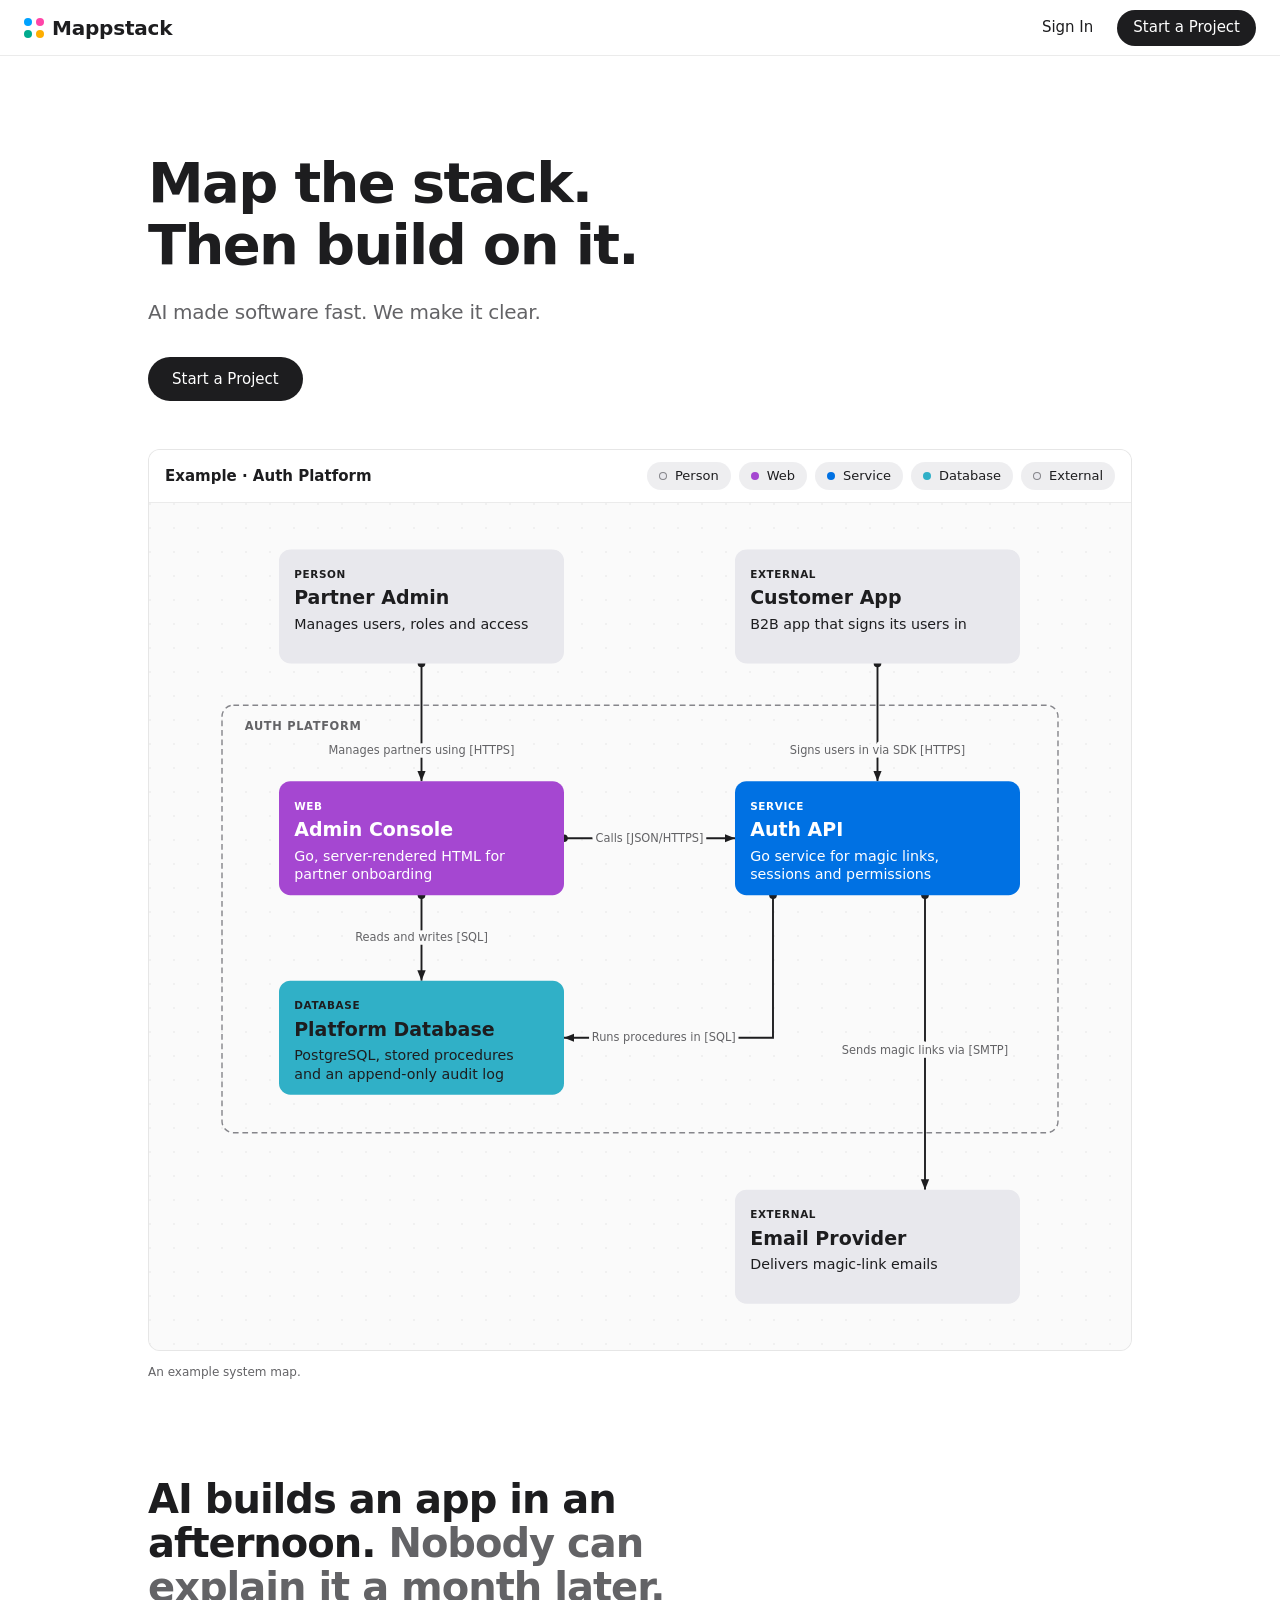
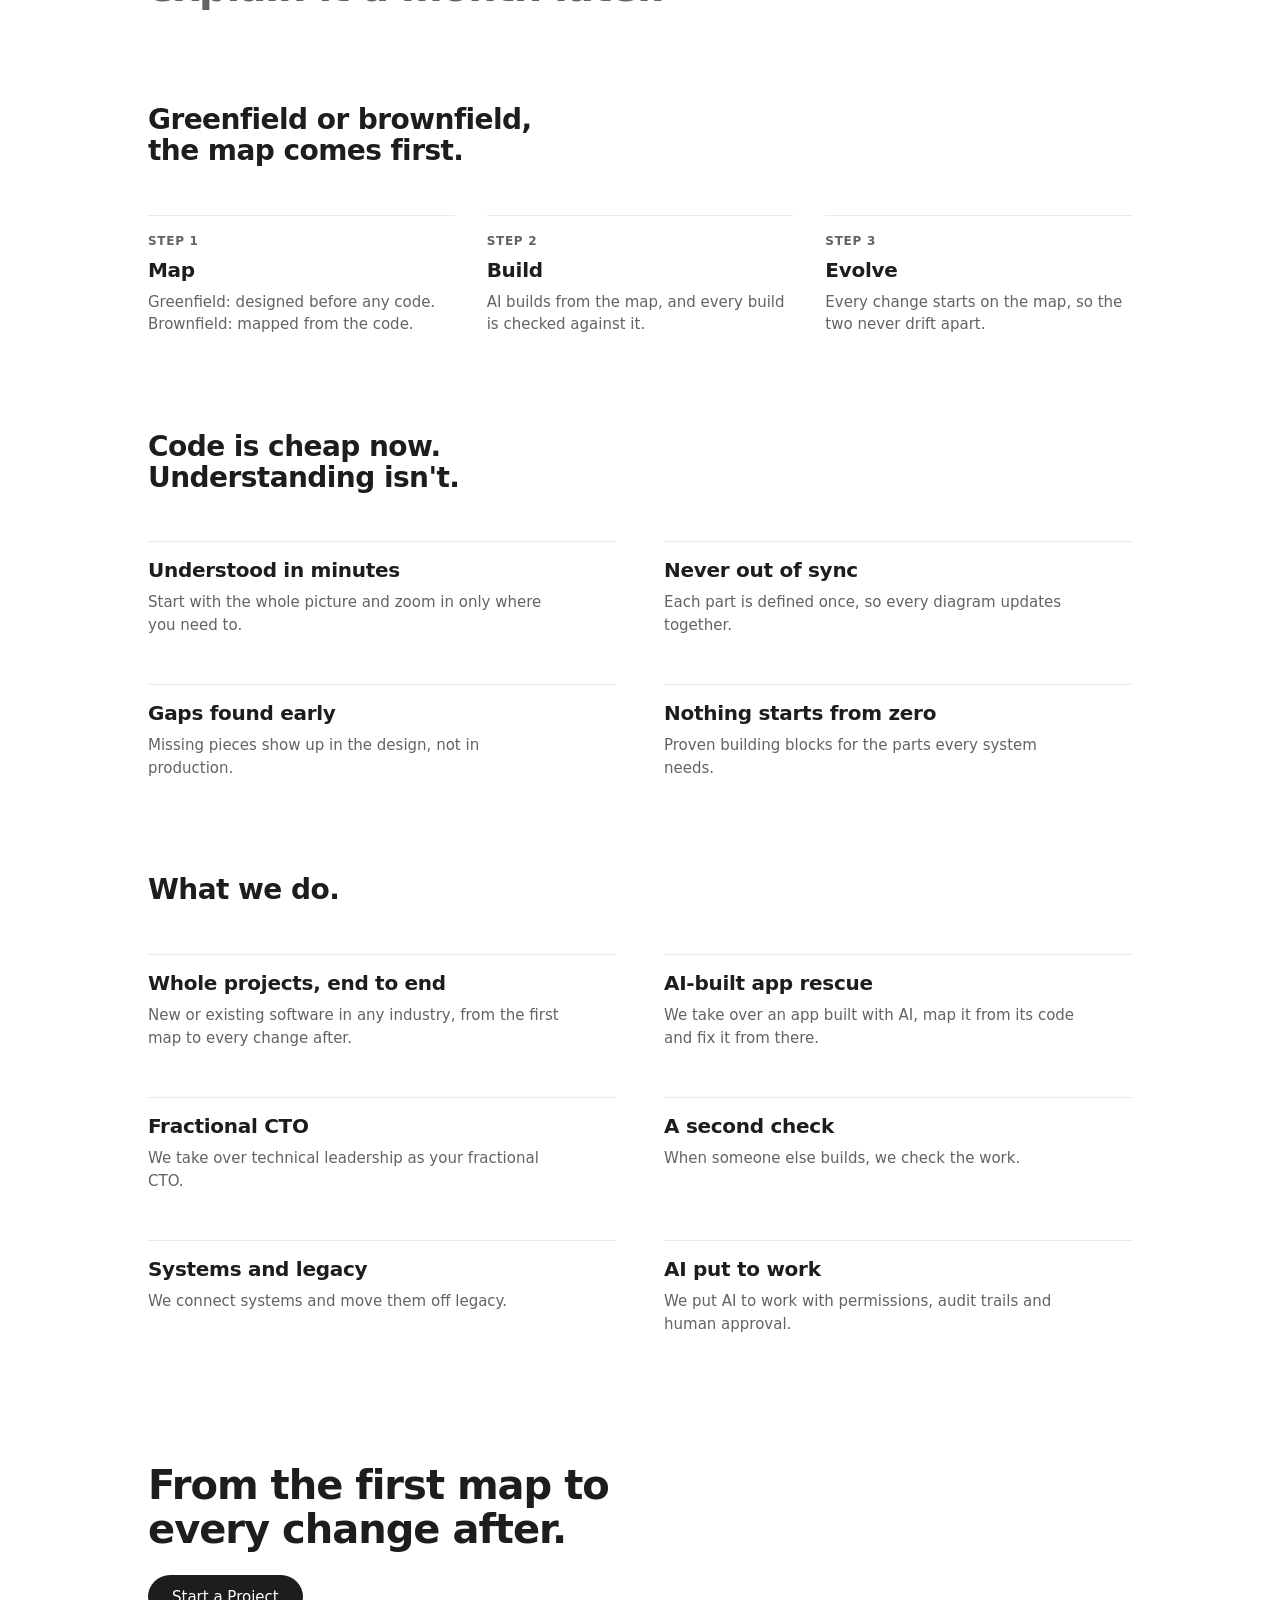
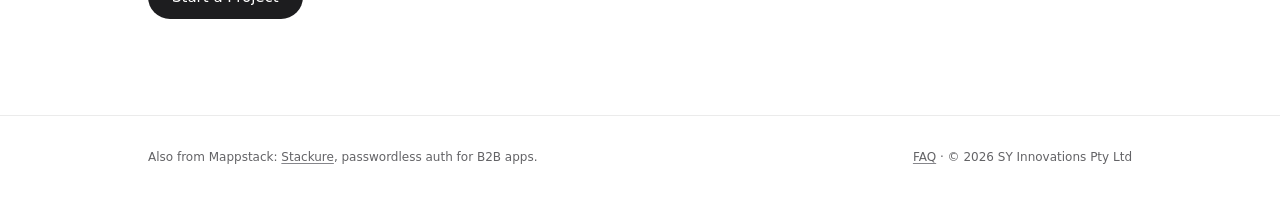
==== commit 0c778763: "Adopt the shared design system; make the closing line the headline - Pages use the design system fro" ====
--- a/index.html
+++ b/index.html
@@ -7,7 +7,8 @@
 <meta name="description" content="Software projects, end to end. Mapped first, then built. Mappstack is a software services company you hire for whole software projects, new or existing, in any industry.">
 <meta name="robots" content="max-image-preview:large">
 <link rel="canonical" href="https://mappstack.com/">
-<meta name="theme-color" content="#ffffff">
+<meta name="theme-color" content="white" media="(prefers-color-scheme: light)">
+<meta name="theme-color" content="black" media="(prefers-color-scheme: dark)">
 <meta property="og:type" content="website">
 <meta property="og:site_name" content="Mappstack">
 <meta property="og:url" content="https://mappstack.com/">
@@ -23,29 +24,31 @@
 <link rel="apple-touch-icon" href="assets/icons/apple-touch-icon.png">
 <link rel="manifest" href="assets/icons/manifest.webmanifest">
 <link rel="describedby" href="llms.txt">
+<link rel="stylesheet" href="assets/design/styles.css">
 <link rel="stylesheet" href="assets/css/style.css">
 <script type="application/ld+json">{"@context":"https://schema.org","@graph":[{"@type":"Corporation","@id":"https://mappstack.com/#organization","name":"Mappstack","legalName":"SY Innovations Pty Ltd","iso6523Code":"0151:38668523760","url":"https://mappstack.com/","logo":"https://mappstack.com/assets/icons/icon-maskable-512.png","slogan":"Map the stack. Then build on it.","description":"Software projects, end to end. Mapped first, then built. Mappstack is an Australian software services company. Clients hire it for whole software projects, new or existing, in any industry and at any size. Each system is mapped first, built from the map and checked against it, and every later change starts on the map. Mappstack works remotely with clients anywhere. It is the registered business name of SY Innovations Pty Ltd.","disambiguatingDescription":"Software services company at mappstack.com that maps, builds and changes software systems for clients. Not a self-serve software product, not a geographic mapping or location data product and not a software stack installer.","address":{"@type":"PostalAddress","addressCountry":"AU"},"areaServed":"Worldwide","knowsAbout":["Custom Software Development","Legacy Modernization","Solution Architecture","Systems Integration","Software Maintenance and Hosting","SaaS Development","API Development","ERP and CRM Integration","EDI Integration","LLM Integration","AI Agent Development","Composable Commerce","Marketplace Payments"],"brand":{"@type":"Brand","name":"Stackure","url":"https://stackure.com/","description":"Passwordless auth for B2B apps."},"makesOffer":{"@type":"Offer","itemOffered":{"@id":"https://mappstack.com/#service"}},"sameAs":["https://github.com/Mappstack","https://www.linkedin.com/company/mappstack/"]},{"@type":"WebSite","@id":"https://mappstack.com/#website","url":"https://mappstack.com/","name":"Mappstack","alternateName":"mappstack.com","description":"Software projects, end to end. Mapped first, then built.","inLanguage":"en","dateModified":"2026-10-13","publisher":{"@id":"https://mappstack.com/#organization"}},{"@type":"WebPage","@id":"https://mappstack.com/#webpage","url":"https://mappstack.com/","name":"Mappstack · Software projects, end to end. Mapped first, then built.","inLanguage":"en","dateModified":"2026-10-13","isPartOf":{"@id":"https://mappstack.com/#website"},"about":{"@id":"https://mappstack.com/#organization"}},{"@type":"Service","@id":"https://mappstack.com/#service","name":"Software projects, end to end","serviceType":"Custom software development","provider":{"@id":"https://mappstack.com/#organization"},"areaServed":"Worldwide","description":"Software projects, end to end. Mapped first, then built. Map: a new system is designed before any code is written, and an existing one is mapped from its code. Build: people, AI agents or both build from the map and every build is checked against it. Evolve: every change starts on the map. Engagements start with a free call, then a fixed-price assessment, then fixed-scope phases approved one at a time. Technology is chosen to fit, or the client's own stack is used. Engagements range from a handover at launch to Mappstack running, hosting and maintaining the system. Remote with clients anywhere, with in-person visits in Australia, India and the EU when needed.","hasOfferCatalog":{"@type":"OfferCatalog","name":"Mappstack services","itemListElement":[{"@type":"Offer","itemOffered":{"@type":"Service","name":"Whole software projects, end to end","description":"Whole software projects, end to end, new or existing, in any industry and at any size. Mapped first, built from the map and checked against it.","provider":{"@id":"https://mappstack.com/#organization"}}},{"@type":"Offer","itemOffered":{"@type":"Service","name":"AI-built app rescue","description":"Taking over an app built with AI: it is mapped from its code first, then fixed, and every change after that starts on the map.","provider":{"@id":"https://mappstack.com/#organization"}}},{"@type":"Offer","itemOffered":{"@type":"Service","name":"Fractional CTO","description":"Taking over technical leadership as fractional CTO.","provider":{"@id":"https://mappstack.com/#organization"}}},{"@type":"Offer","itemOffered":{"@type":"Service","name":"Checking the work when someone else builds","description":"When another team builds, Mappstack checks the work against the map.","provider":{"@id":"https://mappstack.com/#organization"}}},{"@type":"Offer","itemOffered":{"@type":"Service","name":"Systems integration and legacy modernization","description":"Connecting systems and moving them off legacy.","provider":{"@id":"https://mappstack.com/#organization"}}},{"@type":"Offer","itemOffered":{"@type":"Service","name":"AI put to work","description":"Putting AI to work in a business with permissions, audit trails and human approval.","provider":{"@id":"https://mappstack.com/#organization"}}}]}}]}</script>
 </head>
-<body>
-<header class="nav">
-  <div class="wrap">
-    <a class="brand" href="#top" aria-label="Mappstack home">
-      <img src="assets/icons/icon.svg" alt="" width="20" height="20">
-      <span class="brand__name">Mappstack</span>
+<body class="site">
+<a class="skip-link" href="#main">Skip to Content</a>
+<header class="navbar">
+  <div class="navbar__left">
+    <a class="wordmark wordmark--lg" href="#top" aria-label="Mappstack home">
+      <svg class="wordmark__mark" viewBox="0 0 10 10" aria-hidden="true"><circle cx="2" cy="2" r="2" style="fill:var(--color-mark-blue)"/><circle cx="8" cy="2" r="2" style="fill:var(--color-mark-pink)"/><circle cx="2" cy="8" r="2" style="fill:var(--color-mark-green)"/><circle cx="8" cy="8" r="2" style="fill:var(--color-mark-yellow)"/></svg>
+      <span class="wordmark__name">Mappstack</span>
     </a>
-    <nav class="nav__actions">
-      <a class="navlink" href="https://app.mappstack.com/">Sign In</a>
+  </div>
+  <nav class="navbar__right">
+    <a class="btn btn--plain" href="https://app.mappstack.com/">Sign In</a>
       <a class="btn btn--primary" href="https://stackure.com/signup?account_id=3df5678e-9c26-4384-9c51-7ae628b7f46a" target="_blank">Start a Project</a>
-    </nav>
-  </div>
+  </nav>
 </header>
 
-<main id="top" class="wrap">
+<main id="main" class="wrap">
   <section class="hero">
-    <h1>Map the stack. <br>Then build on it.</h1>
+    <h1 class="display display--hero">Map the stack. <br>Then build on it.</h1>
     <p class="lead">AI made software fast. We make it clear.</p>
     <div class="actions">
-      <a class="btn btn--primary" href="https://stackure.com/signup?account_id=3df5678e-9c26-4384-9c51-7ae628b7f46a" target="_blank">Start a Project</a>
+      <a class="btn btn--primary btn--lg" href="https://stackure.com/signup?account_id=3df5678e-9c26-4384-9c51-7ae628b7f46a" target="_blank">Start a Project</a>
     </div>
   </section>
 
@@ -54,18 +57,18 @@
       <div class="figure__id"><strong>Example · Auth Platform</strong></div>
       <button class="btn zoom" type="button">Zoom In</button>
       <ul class="legend">
-        <li><i class="neutral"></i>Person</li>
-        <li><i style="--c:#af52de"></i>Web</li>
-        <li><i style="--c:#0071e3"></i>Service</li>
-        <li><i style="--c:#30b0c7"></i>Database</li>
-        <li><i class="neutral"></i>External</li>
+        <li><span class="chip"><span class="chip__swatch chip__swatch--neutral legend__swatch--neutral"></span>Person</span></li>
+        <li><span class="chip"><span class="chip__swatch legend__swatch--purple"></span>Web</span></li>
+        <li><span class="chip"><span class="chip__swatch legend__swatch--blue"></span>Service</span></li>
+        <li><span class="chip"><span class="chip__swatch legend__swatch--teal"></span>Database</span></li>
+        <li><span class="chip"><span class="chip__swatch chip__swatch--neutral legend__swatch--neutral"></span>External</span></li>
       </ul>
     </div>
     <div class="figure__canvas" data-nosnippet>
       <svg viewBox="0 0 1000 858" role="img" aria-label="Example system map of an auth platform. A partner admin uses the Admin Console, and a customer app signs its users in through the Auth API. The Admin Console calls the Auth API and reads and writes the PostgreSQL Platform Database. The Auth API runs stored procedures in that database and sends magic links through an email provider.">
         <defs><marker id="arrow" viewBox="0 0 10 10" refX="10" refY="5" markerUnits="userSpaceOnUse" markerWidth="11" markerHeight="11" orient="auto"><path class="arrow" d="M0 1 L10 5 L0 9 z"/></marker></defs>
         <rect class="boundary" x="60" y="196" width="880" height="450" rx="12"/>
-        <text class="bl" x="84" y="222">AUTH PLATFORM</text>
+        <text class="bl" font-size="12" x="84" y="222">AUTH PLATFORM</text>
 
         <path class="edge" d="M270 152 V276" marker-end="url(#arrow)"/><circle class="dot" cx="270" cy="152" r="4"/>
         <path class="edge" d="M750 152 V276" marker-end="url(#arrow)"/><circle class="dot" cx="750" cy="152" r="4"/>
@@ -74,26 +77,26 @@
         <path class="edge" d="M640 396 V546 H420" marker-end="url(#arrow)"/><circle class="dot" cx="640" cy="396" r="4"/>
         <path class="edge" d="M800 396 V706" marker-end="url(#arrow)"/><circle class="dot" cx="800" cy="396" r="4"/>
 
-        <text class="el" x="270" y="244">Manages partners using [HTTPS]</text>
-        <text class="el" x="750" y="244">Signs users in via SDK [HTTPS]</text>
-        <text class="el" x="510" y="336">Calls [JSON/HTTPS]</text>
-        <text class="el" x="270" y="441">Reads and writes [SQL]</text>
-        <text class="el" x="525" y="546">Runs procedures in [SQL]</text>
-        <text class="el" x="800" y="560">Sends magic links via [SMTP]</text>
+        <text class="el" font-size="12" x="270" y="244">Manages partners using [HTTPS]</text>
+        <text class="el" font-size="12" x="750" y="244">Signs users in via SDK [HTTPS]</text>
+        <text class="el" font-size="12" x="510" y="336">Calls [JSON/HTTPS]</text>
+        <text class="el" font-size="12" x="270" y="441">Reads and writes [SQL]</text>
+        <text class="el" font-size="12" x="525" y="546">Runs procedures in [SQL]</text>
+        <text class="el" font-size="12" x="800" y="560">Sends magic links via [SMTP]</text>
 
-        <g class="node neu" transform="translate(120 32)"><rect width="300" height="120" rx="12"/><text class="t" x="16" y="30">PERSON</text> <text class="n" x="16" y="58">Partner Admin</text> <text class="d" x="16" y="84">Manages users, roles and access</text></g>
-        <g class="node neu" transform="translate(600 32)"><rect width="300" height="120" rx="12"/><text class="t" x="16" y="30">EXTERNAL</text> <text class="n" x="16" y="58">Customer App</text> <text class="d" x="16" y="84">B2B app that signs its users in</text></g>
-        <g class="node on" transform="translate(120 276)"><rect width="300" height="120" rx="12" fill="#af52de"/><text class="t" x="16" y="30">WEB</text> <text class="n" x="16" y="58">Admin Console</text> <text class="d" x="16" y="84"><tspan x="16">Go, server-rendered HTML for</tspan> <tspan x="16" dy="19">partner onboarding</tspan></text></g>
-        <g class="node on" transform="translate(600 276)"><rect width="300" height="120" rx="12" fill="#0071e3"/><text class="t" x="16" y="30">SERVICE</text> <text class="n" x="16" y="58">Auth API</text> <text class="d" x="16" y="84"><tspan x="16">Go service for magic links,</tspan> <tspan x="16" dy="19">sessions and permissions</tspan></text></g>
-        <g class="node on" transform="translate(120 486)"><rect width="300" height="120" rx="12" fill="#30b0c7"/><text class="t" x="16" y="30">DATABASE</text> <text class="n" x="16" y="58">Platform Database</text> <text class="d" x="16" y="84"><tspan x="16">PostgreSQL, stored procedures</tspan> <tspan x="16" dy="19">and an append-only audit log</tspan></text></g>
-        <g class="node neu" transform="translate(600 706)"><rect width="300" height="120" rx="12"/><text class="t" x="16" y="30">EXTERNAL</text> <text class="n" x="16" y="58">Email Provider</text> <text class="d" x="16" y="84">Delivers magic-link emails</text></g>
+        <g class="node node--neutral" transform="translate(120 32)"><rect width="300" height="120" rx="12"/><text class="t" font-size="11" x="16" y="30">PERSON</text> <text class="n" font-size="20" x="16" y="58">Partner Admin</text> <text font-size="15" x="16" y="84">Manages users, roles and access</text></g>
+        <g class="node node--neutral" transform="translate(600 32)"><rect width="300" height="120" rx="12"/><text class="t" font-size="11" x="16" y="30">EXTERNAL</text> <text class="n" font-size="20" x="16" y="58">Customer App</text> <text font-size="15" x="16" y="84">B2B app that signs its users in</text></g>
+        <g class="node node--purple" transform="translate(120 276)"><rect width="300" height="120" rx="12"/><text class="t" font-size="11" x="16" y="30">WEB</text> <text class="n" font-size="20" x="16" y="58">Admin Console</text> <text font-size="15" x="16" y="84"><tspan x="16">Go, server-rendered HTML for</tspan> <tspan x="16" dy="19">partner onboarding</tspan></text></g>
+        <g class="node node--blue" transform="translate(600 276)"><rect width="300" height="120" rx="12"/><text class="t" font-size="11" x="16" y="30">SERVICE</text> <text class="n" font-size="20" x="16" y="58">Auth API</text> <text font-size="15" x="16" y="84"><tspan x="16">Go service for magic links,</tspan> <tspan x="16" dy="19">sessions and permissions</tspan></text></g>
+        <g class="node node--teal" transform="translate(120 486)"><rect width="300" height="120" rx="12"/><text class="t" font-size="11" x="16" y="30">DATABASE</text> <text class="n" font-size="20" x="16" y="58">Platform Database</text> <text font-size="15" x="16" y="84"><tspan x="16">PostgreSQL, stored procedures</tspan> <tspan x="16" dy="19">and an append-only audit log</tspan></text></g>
+        <g class="node node--neutral" transform="translate(600 706)"><rect width="300" height="120" rx="12"/><text class="t" font-size="11" x="16" y="30">EXTERNAL</text> <text class="n" font-size="20" x="16" y="58">Email Provider</text> <text font-size="15" x="16" y="84">Delivers magic-link emails</text></g>
       </svg>
     </div>
   </figure>
   <p class="caption">An example system map.</p>
 
   <section class="section statement">
-    <h2>AI builds an app in an afternoon. <span>Nobody can explain it a month later.</span></h2>
+    <h2 class="display">AI builds an app in an afternoon. <span>Nobody can explain it a month later.</span></h2>
   </section>
 
   <section class="section" id="how">
@@ -128,16 +131,15 @@
   </section>
 
   <section class="close">
-    <h2>Start a Project</h2>
-    <p class="lead">From the first map to every change after.</p>
-    <a class="btn btn--primary" href="https://stackure.com/signup?account_id=3df5678e-9c26-4384-9c51-7ae628b7f46a" target="_blank">Start a Project</a>
+    <h2 class="display">From the first map to every change after.</h2>
+    <a class="btn btn--primary btn--lg" href="https://stackure.com/signup?account_id=3df5678e-9c26-4384-9c51-7ae628b7f46a" target="_blank">Start a Project</a>
   </section>
 </main>
 
-<footer class="footer">
-  <div class="wrap">
-    <span>Also from Mappstack: <a href="https://stackure.com">Stackure</a>, passwordless auth for B2B apps.</span>
-    <span><a href="/faq">FAQ</a> · © 2026 SY Innovations Pty Ltd</span>
+<footer class="footer footer--rule">
+  <div class="wrap footer__row">
+    <p>Also from Mappstack: <a href="https://stackure.com">Stackure</a>, passwordless auth for B2B apps.</p>
+    <p><a href="/faq">FAQ</a> · © 2026 SY Innovations Pty Ltd</p>
   </div>
 </footer>
 <script src="assets/js/figure.js"></script>
--- a/assets/design/styles.css
+++ b/assets/design/styles.css
@@ -0,0 +1,9 @@
+@import "tokens/base.css";
+@import "tokens/color.css";
+@import "tokens/type.css";
+@import "tokens/space.css";
+@import "tokens/shape.css";
+@import "tokens/depth.css";
+@import "tokens/motion.css";
+@import "components.css";
+@import "profile.css";
--- a/assets/css/style.css
+++ b/assets/css/style.css
@@ -1,107 +1,58 @@
-:root{
-  --bg:#ffffff;--canvas:#fafafa;--text:#1d1d1f;--muted:#636366;--text-2:#86868b;
-  --hairline:rgba(0,0,0,0.08);--fill:rgba(118,118,128,0.12);--fill-hover:rgba(118,118,128,0.18);
-  --primary:#1d1d1f;--primary-hover:#000000;--on-primary:#ffffff;
-  --node-neutral:#e8e8ed;--node-neutral-text:#1d1d1f;--node-neutral-meta:#6e6e73;
-  --edge:#1d1d1f;--dots:rgba(0,0,0,0.06);--glass:rgba(255,255,255,0.5);--glass-rim:rgba(255,255,255,0.9);
-  --focus-ring:0 0 0 3px rgba(29,29,31,0.22);
-  --font:system-ui,-apple-system,"Segoe UI",Roboto,"Helvetica Neue",Arial,sans-serif;
-  --dur:120ms;color-scheme:light;
-}
-@media (prefers-reduced-motion:reduce){:root{--dur:0ms}}
-*{box-sizing:border-box}
-body{margin:0;background:var(--bg);color:var(--text);font:15px/1.5 var(--font);-webkit-font-smoothing:antialiased}
-.wrap{max-width:1080px;margin:0 auto;padding-inline:24px}
-a{color:inherit}
 h1,h2,h3,p{margin:0}
 h1,h2{text-wrap:balance}
-.nav{position:sticky;top:env(safe-area-inset-top,0px);z-index:10;background:linear-gradient(180deg,rgba(255,255,255,0.35),transparent) var(--glass);backdrop-filter:blur(14px) saturate(200%) brightness(1.04);-webkit-backdrop-filter:blur(14px) saturate(200%) brightness(1.04);box-shadow:inset 0 1px 0 var(--glass-rim),inset 0 -1px 0 rgba(255,255,255,0.6),0 0.5px 0 rgba(0,0,0,0.1),0 6px 24px rgba(0,0,0,0.06)}
-.nav .wrap{height:56px;display:flex;align-items:center;justify-content:space-between;gap:16px}
-.nav__actions{display:flex;align-items:center;gap:16px}
-.navlink{text-box:trim-both cap alphabetic;font-size:15px;color:var(--text);text-decoration:none;border-radius:8px;transition:color var(--dur) ease}
-.navlink:hover{color:var(--muted)}
-.navlink,.nav .btn{white-space:nowrap}
-.navlink:focus-visible{outline:none;box-shadow:var(--focus-ring)}
-.brand{display:flex;align-items:center;gap:8px;font-size:20px;font-weight:600;letter-spacing:-0.01em;text-decoration:none}
-.brand img{display:block}
-.brand__name{text-box:trim-both cap alphabetic}
-.btn{display:inline-flex;align-items:center;height:36px;padding:0 16px;border:0;border-radius:980px;font:inherit;font-size:15px;text-decoration:none;cursor:pointer;background:var(--fill);color:var(--text);transition:background-color var(--dur) ease,transform var(--dur) ease}
-.btn:hover{background:var(--fill-hover)}
-.btn:active{transform:scale(0.98)}
-.btn:focus-visible{outline:none;box-shadow:var(--focus-ring)}
-.btn--primary{background:var(--primary);color:var(--on-primary)}
-.btn--primary:hover{background:var(--primary-hover)}
-@supports (text-box:trim-both cap alphabetic){.btn{display:inline-block;padding-block:calc((36px - 1cap) / 2);text-align:center;text-box:trim-both cap alphabetic}}
-.hero{padding-block:96px 48px;display:grid;gap:24px}
-.hero h1{font-size:56px;line-height:1.05;font-weight:600;letter-spacing:-0.03em}
-.lead{font-size:20px;line-height:1.4;color:var(--muted);max-width:36ch;text-wrap:balance}
-.actions{display:flex;flex-wrap:wrap;gap:12px;padding-top:8px}
-.figure{margin:0;border:1px solid var(--hairline);border-radius:12px;overflow:hidden;background:var(--canvas)}
-.figure__bar{display:flex;flex-wrap:wrap;align-items:center;justify-content:space-between;gap:12px 24px;padding:12px 16px;border-bottom:1px solid var(--hairline);background:var(--bg)}
-.figure__id{display:flex;align-items:baseline;gap:8px}
-.figure__id strong{font-weight:600}
-.figure__id span,.legend{font-size:12px;color:var(--muted)}
-.legend{display:flex;flex-wrap:wrap;gap:8px 16px;list-style:none;margin:0;padding:0}
-.legend li{display:flex;align-items:center;gap:8px}
-.legend i{width:8px;height:8px;border-radius:3px;background:var(--c)}
-.legend .neutral{--c:var(--node-neutral)}
-.figure__canvas{overflow-x:auto;padding:16px;background-color:var(--canvas);background-image:radial-gradient(circle at 1px 1px,var(--dots) 1px,transparent 0);background-size:24px 24px}
-.figure__canvas svg{display:block;width:100%;height:auto;min-width:680px;max-width:920px;margin:0 auto}
-.caption{padding-top:12px;font-size:12px;color:var(--muted)}
-svg text{font-family:var(--font)}
-.node .t{font-size:11px;font-weight:600;letter-spacing:0.08em}
-.node .n{font-size:20px;font-weight:600}
-.node .d{font-size:15px}
-.on text{fill:#ffffff}
-.on .t{opacity:0.78}
-.neu rect{fill:var(--node-neutral)}
-.neu .n,.neu .d{fill:var(--node-neutral-text)}
-.neu .t{fill:var(--node-neutral-meta)}
-.edge{fill:none;stroke:var(--edge);stroke-width:2}
-.dot,.arrow{fill:var(--edge)}
-.el{font-size:12px;fill:var(--muted);text-anchor:middle;dominant-baseline:middle;stroke:var(--canvas);stroke-width:8px;stroke-linejoin:round;paint-order:stroke}
-.boundary{fill:none;stroke:var(--text-2);stroke-width:1.5;stroke-dasharray:6 4}
-.bl{font-size:12px;font-weight:600;letter-spacing:0.06em;fill:var(--muted)}
-.section{padding-block:96px 0;display:grid;gap:40px}
-.section h2{font-size:28px;line-height:1.25;font-weight:600;letter-spacing:-0.015em;max-width:24ch}
-.statement h2{font-size:40px;line-height:1.15;letter-spacing:-0.025em;max-width:20ch}
-.statement span{color:var(--text-2)}
-.steps,.points{list-style:none;margin:0;padding:0;display:grid;gap:32px}
+.hero{padding-block:var(--space-96) var(--space-48);display:grid;gap:var(--space-24)}
+.lead{font-size:var(--text-20);line-height:var(--leading-ui);letter-spacing:var(--tracking-20);color:var(--color-text-secondary);max-width:36ch;text-wrap:balance}
+.actions{display:flex;flex-wrap:wrap;gap:var(--space-12);padding-top:var(--space-8)}
+.figure{margin:0;border:var(--size-hairline) solid var(--color-hairline);border-radius:var(--radius-12);overflow:hidden;background:var(--color-surface-canvas)}
+.figure__bar{display:flex;flex-wrap:wrap;align-items:center;justify-content:space-between;gap:var(--space-12) var(--space-24);padding:var(--space-12) var(--space-16);border-bottom:var(--size-hairline) solid var(--color-hairline);background:var(--color-background)}
+.figure__id{display:flex;align-items:baseline;gap:var(--space-8)}
+.figure__id strong{font-weight:var(--weight-semibold)}
+.legend{display:flex;flex-wrap:wrap;gap:var(--space-8);list-style:none;margin:0;padding:0}
+.legend__swatch--neutral{background:var(--color-diagram-neutral)}
+.legend__swatch--purple{background:var(--color-diagram-purple)}
+.legend__swatch--blue{background:var(--color-diagram-blue)}
+.legend__swatch--teal{background:var(--color-diagram-teal)}
+.figure__canvas{overflow-x:auto;padding:var(--space-16);background-color:var(--color-surface-canvas);background-image:radial-gradient(circle at 1px 1px,var(--color-canvas-dot) 1px,transparent 0);background-size:var(--space-24) var(--space-24)}
+.figure__canvas svg{display:block;width:100%;height:auto;min-width:var(--width-reading);max-width:var(--width-page);margin:0 auto}
+.caption{padding-top:var(--space-12);font-size:var(--text-12);color:var(--color-text-secondary)}
+svg text{font-family:var(--font-sans)}
+.node .t{font-weight:var(--weight-semibold);letter-spacing:var(--tracking-caps)}
+.node .n{font-weight:var(--weight-semibold)}
+.node rect{fill:var(--node-fill)}
+.node text{fill:var(--node-text)}
+.node--neutral{--node-fill:var(--color-diagram-neutral);--node-text:var(--color-diagram-neutral-text)}
+.node--purple{--node-fill:var(--color-diagram-purple);--node-text:var(--color-diagram-purple-text)}
+.node--blue{--node-fill:var(--color-diagram-blue);--node-text:var(--color-diagram-blue-text)}
+.node--teal{--node-fill:var(--color-diagram-teal);--node-text:var(--color-diagram-teal-text)}
+.edge{fill:none;stroke:var(--color-text);stroke-width:var(--size-stroke-bold)}
+.dot,.arrow{fill:var(--color-text)}
+.el{fill:var(--color-text-secondary);text-anchor:middle;dominant-baseline:middle;stroke:var(--color-surface-canvas);stroke-width:var(--space-8);stroke-linejoin:round;paint-order:stroke}
+.boundary{fill:none;stroke:var(--color-border-strong);stroke-width:var(--size-stroke);stroke-dasharray:6 4}
+.bl{font-weight:var(--weight-semibold);letter-spacing:var(--tracking-caps);fill:var(--color-text-secondary)}
+.section{padding-block:var(--space-96) 0;display:grid;gap:var(--space-48)}
+.section h2:not(.display){font-size:var(--text-28);line-height:var(--leading-tight);font-weight:var(--weight-semibold);letter-spacing:var(--tracking-28);max-width:24ch}
+.statement .display{max-width:20ch}
+.statement span{color:var(--color-text-secondary)}
+.steps,.points{list-style:none;margin:0;padding:0;display:grid;gap:var(--space-32)}
 .steps{grid-template-columns:repeat(3,minmax(0,1fr))}
-.points{grid-template-columns:repeat(2,minmax(0,1fr));gap:40px 48px}
-.steps li,.points li{display:grid;gap:8px;align-content:start;border-top:1px solid var(--hairline);padding-top:16px;min-width:0}
-.step-n{font-size:12px;font-weight:600;letter-spacing:0.06em;color:var(--muted)}
-.steps h3,.points h3{font-size:20px;line-height:1.3;font-weight:600}
-.steps p,.points p{color:var(--muted);max-width:44ch}
-.close{padding-block:120px 96px;display:grid;gap:24px;justify-items:start}
-.close h2{font-size:40px;line-height:1.15;font-weight:600;letter-spacing:-0.025em;max-width:18ch}
-.updated{font-size:12px;color:var(--muted)}
-.faq{display:grid;max-width:760px}
-.faq__item{display:grid;gap:8px;padding-block:24px;border-top:1px solid var(--hairline);scroll-margin-top:72px}
-.faq__item h2{font-size:20px;line-height:1.3;font-weight:600}
-.faq__item p{font-size:16px;line-height:1.55;max-width:68ch}
-.footer{border-top:1px solid var(--hairline)}
-.footer .wrap{padding-block:24px;display:flex;flex-wrap:wrap;justify-content:space-between;gap:8px 24px;font-size:12px;color:var(--muted)}
-.footer a{color:var(--text);text-decoration:none}
-.footer a:hover{text-decoration:underline}
-@media (min-width:901px){.zoom{display:none}}
+.points{grid-template-columns:repeat(2,minmax(0,1fr));gap:var(--space-48)}
+.steps li,.points li{display:grid;gap:var(--space-8);align-content:start;border-top:var(--size-hairline) solid var(--color-hairline);padding-top:var(--space-16);min-width:0}
+.step-n{font-size:var(--text-12);font-weight:var(--weight-semibold);letter-spacing:var(--tracking-caps);color:var(--color-text-secondary)}
+.steps h3,.points h3{font-size:var(--text-20);line-height:var(--leading-snug);font-weight:var(--weight-semibold);letter-spacing:var(--tracking-20)}
+.steps p,.points p{color:var(--color-text-secondary);max-width:44ch}
+.close{padding-block:var(--space-128) var(--space-96);display:grid;gap:var(--space-24);justify-items:start}
+.close .display{max-width:18ch}
+@media (min-width:901px){.figure__bar .zoom{display:none}}
 @media (max-width:900px){
   .figure__bar .legend{order:3;flex-basis:100%}
-  .figure__canvas{padding:8px;cursor:zoom-in}
+  .figure__canvas{padding:var(--space-8);cursor:zoom-in}
   .figure__canvas svg{min-width:0}
   .figure.is-zoomed .figure__canvas{cursor:auto}
-  .figure.is-zoomed .figure__canvas svg{min-width:820px}
+  .figure.is-zoomed .figure__canvas svg{min-width:var(--width-page)}
 }
 @media (max-width:720px){
-  .brand{font-size:18px;gap:8px}
-  .nav__actions{gap:12px}
-  .nav .btn{padding-inline:12px}
-  .wrap{padding-inline:16px}
-  .hero{padding-block:56px 32px}
-  .hero h1{font-size:40px}
-  .statement h2,.close h2{font-size:28px}
-  .section{padding-block:64px 0}
+  .hero{padding-block:var(--space-64) var(--space-32)}
+  .section{padding-block:var(--space-64) 0}
   .steps,.points{grid-template-columns:1fr}
-  .close{padding-block:80px 64px}
+  .close{padding-block:var(--space-96) var(--space-64)}
 }
-@media (max-width:359px){.brand__name{display:none}}
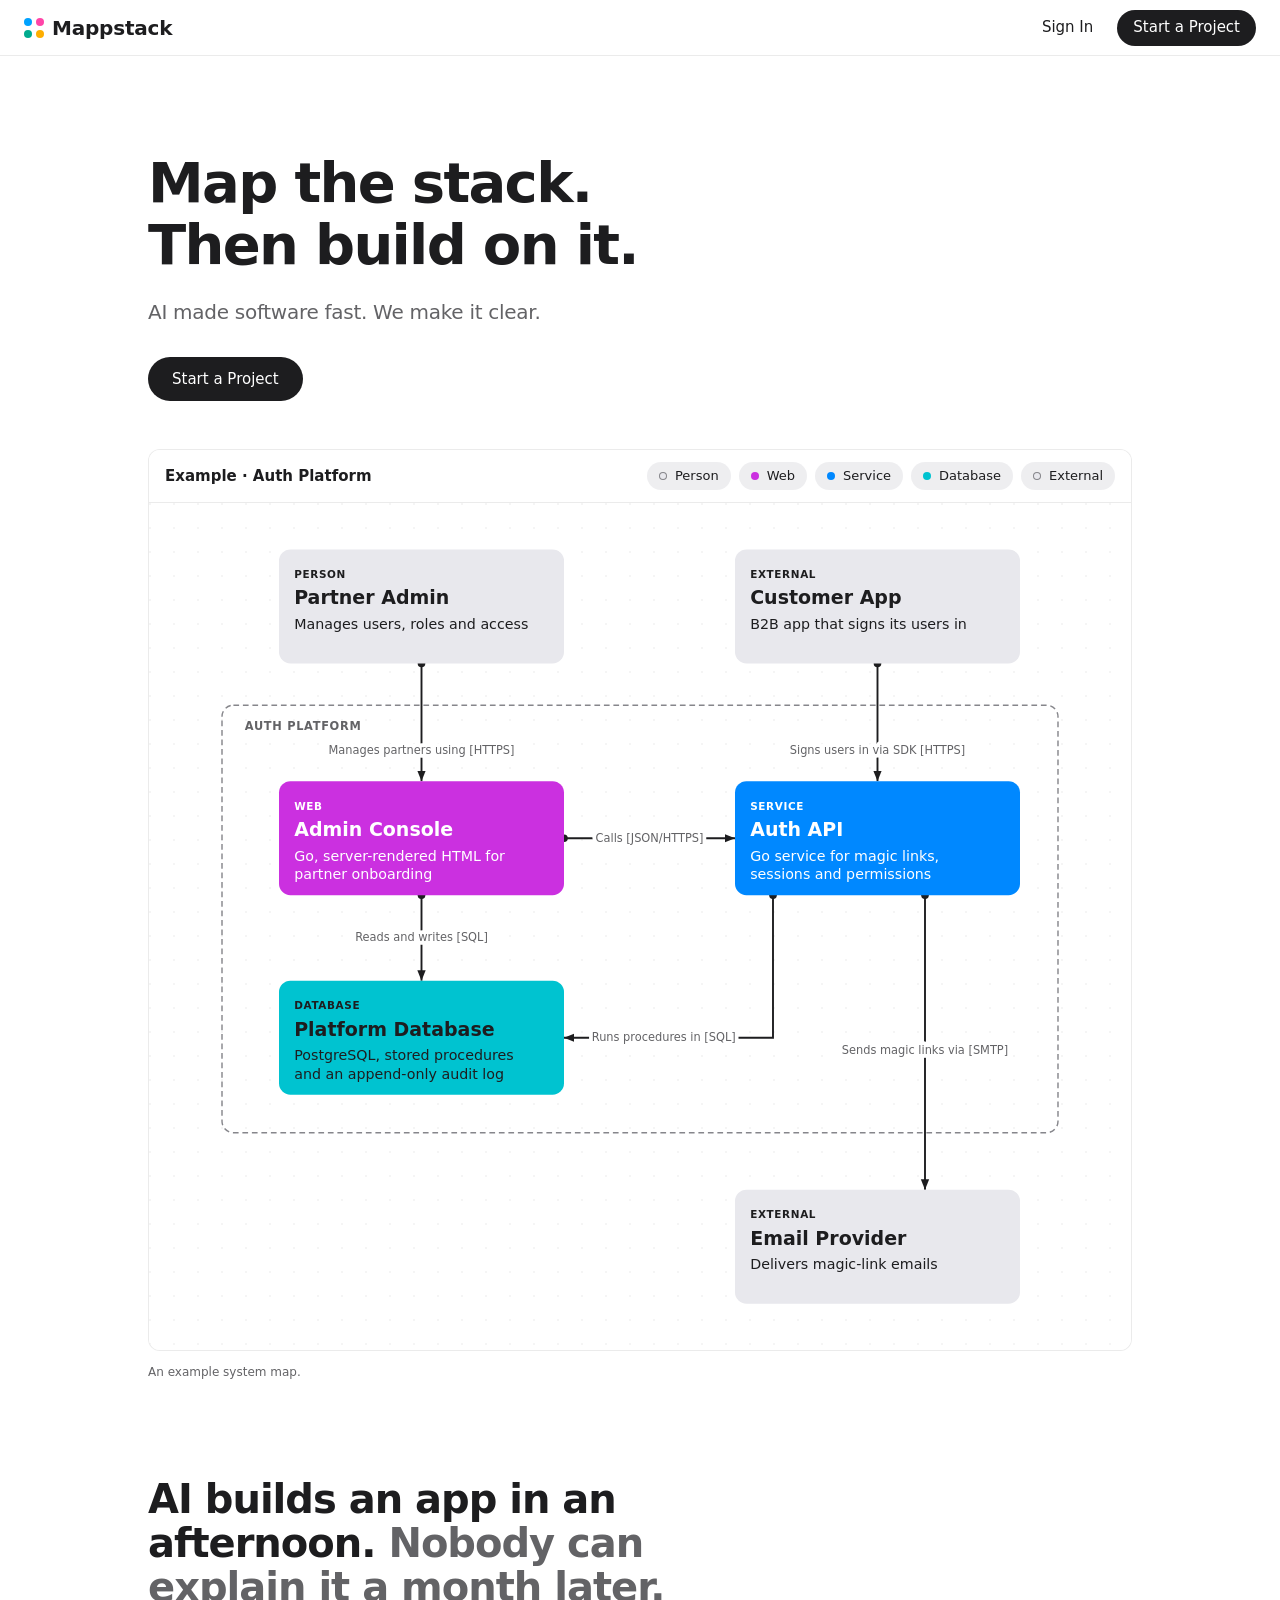
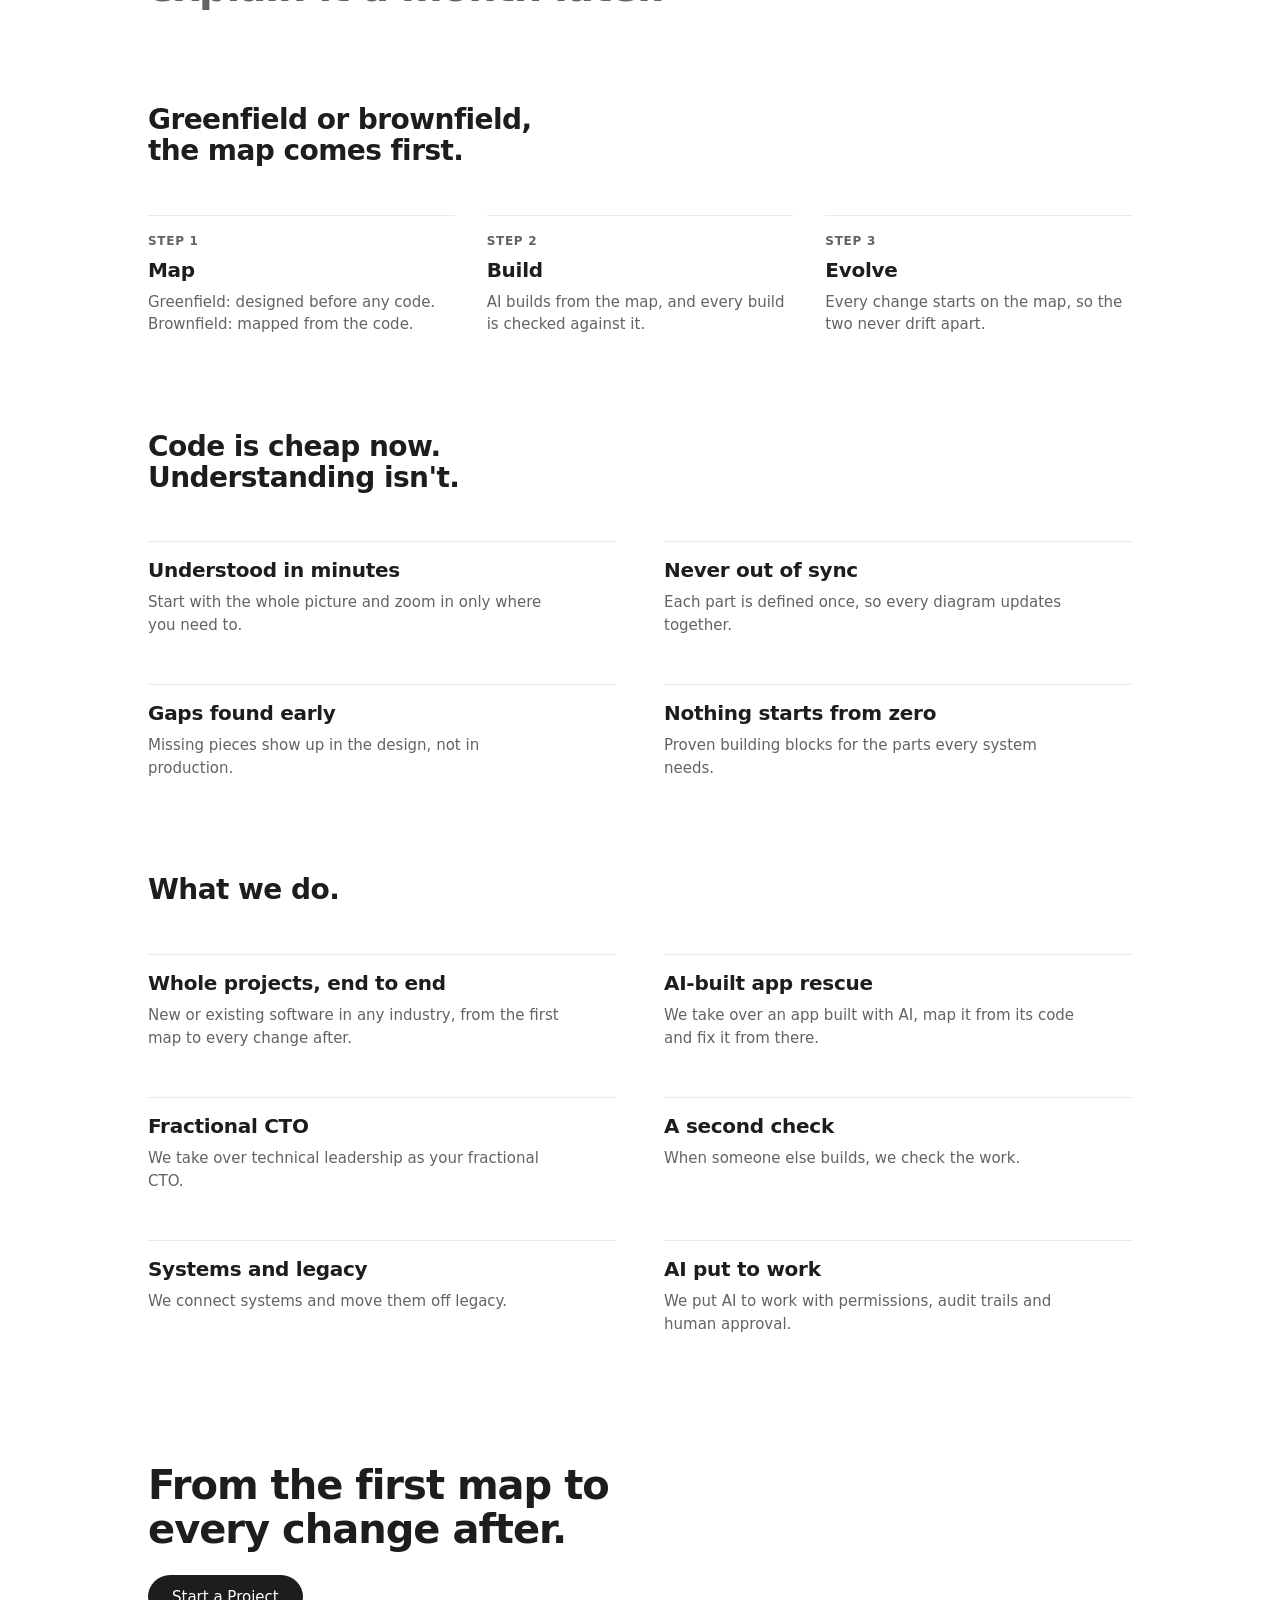
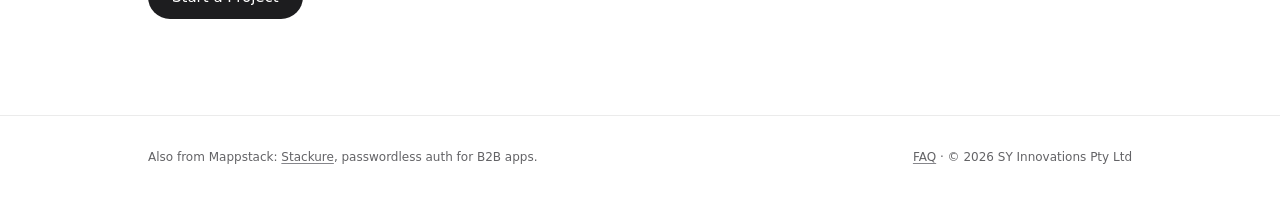
==== commit 5bbbdeed: "Match the theme colors to the design tokens The theme-color tags use #ffffff and #000000, the light " ====
--- a/index.html
+++ b/index.html
@@ -7,8 +7,8 @@
 <meta name="description" content="Software projects, end to end. Mapped first, then built. Mappstack is a software services company you hire for whole software projects, new or existing, in any industry.">
 <meta name="robots" content="max-image-preview:large">
 <link rel="canonical" href="https://mappstack.com/">
-<meta name="theme-color" content="white" media="(prefers-color-scheme: light)">
-<meta name="theme-color" content="black" media="(prefers-color-scheme: dark)">
+<meta name="theme-color" content="#ffffff" media="(prefers-color-scheme: light)">
+<meta name="theme-color" content="#000000" media="(prefers-color-scheme: dark)">
 <meta property="og:type" content="website">
 <meta property="og:site_name" content="Mappstack">
 <meta property="og:url" content="https://mappstack.com/">
--- a/assets/design/styles.css
+++ b/assets/design/styles.css
@@ -1,9 +1,9 @@
-@import "tokens/base.css";
-@import "tokens/color.css";
-@import "tokens/type.css";
-@import "tokens/space.css";
-@import "tokens/shape.css";
-@import "tokens/depth.css";
-@import "tokens/motion.css";
-@import "components.css";
-@import "profile.css";
+@import "tokens/base.css?v=6e0d8522";
+@import "tokens/color.css?v=6e0d8522";
+@import "tokens/type.css?v=6e0d8522";
+@import "tokens/space.css?v=6e0d8522";
+@import "tokens/shape.css?v=6e0d8522";
+@import "tokens/depth.css?v=6e0d8522";
+@import "tokens/motion.css?v=6e0d8522";
+@import "components.css?v=6e0d8522";
+@import "profile.css?v=6e0d8522";
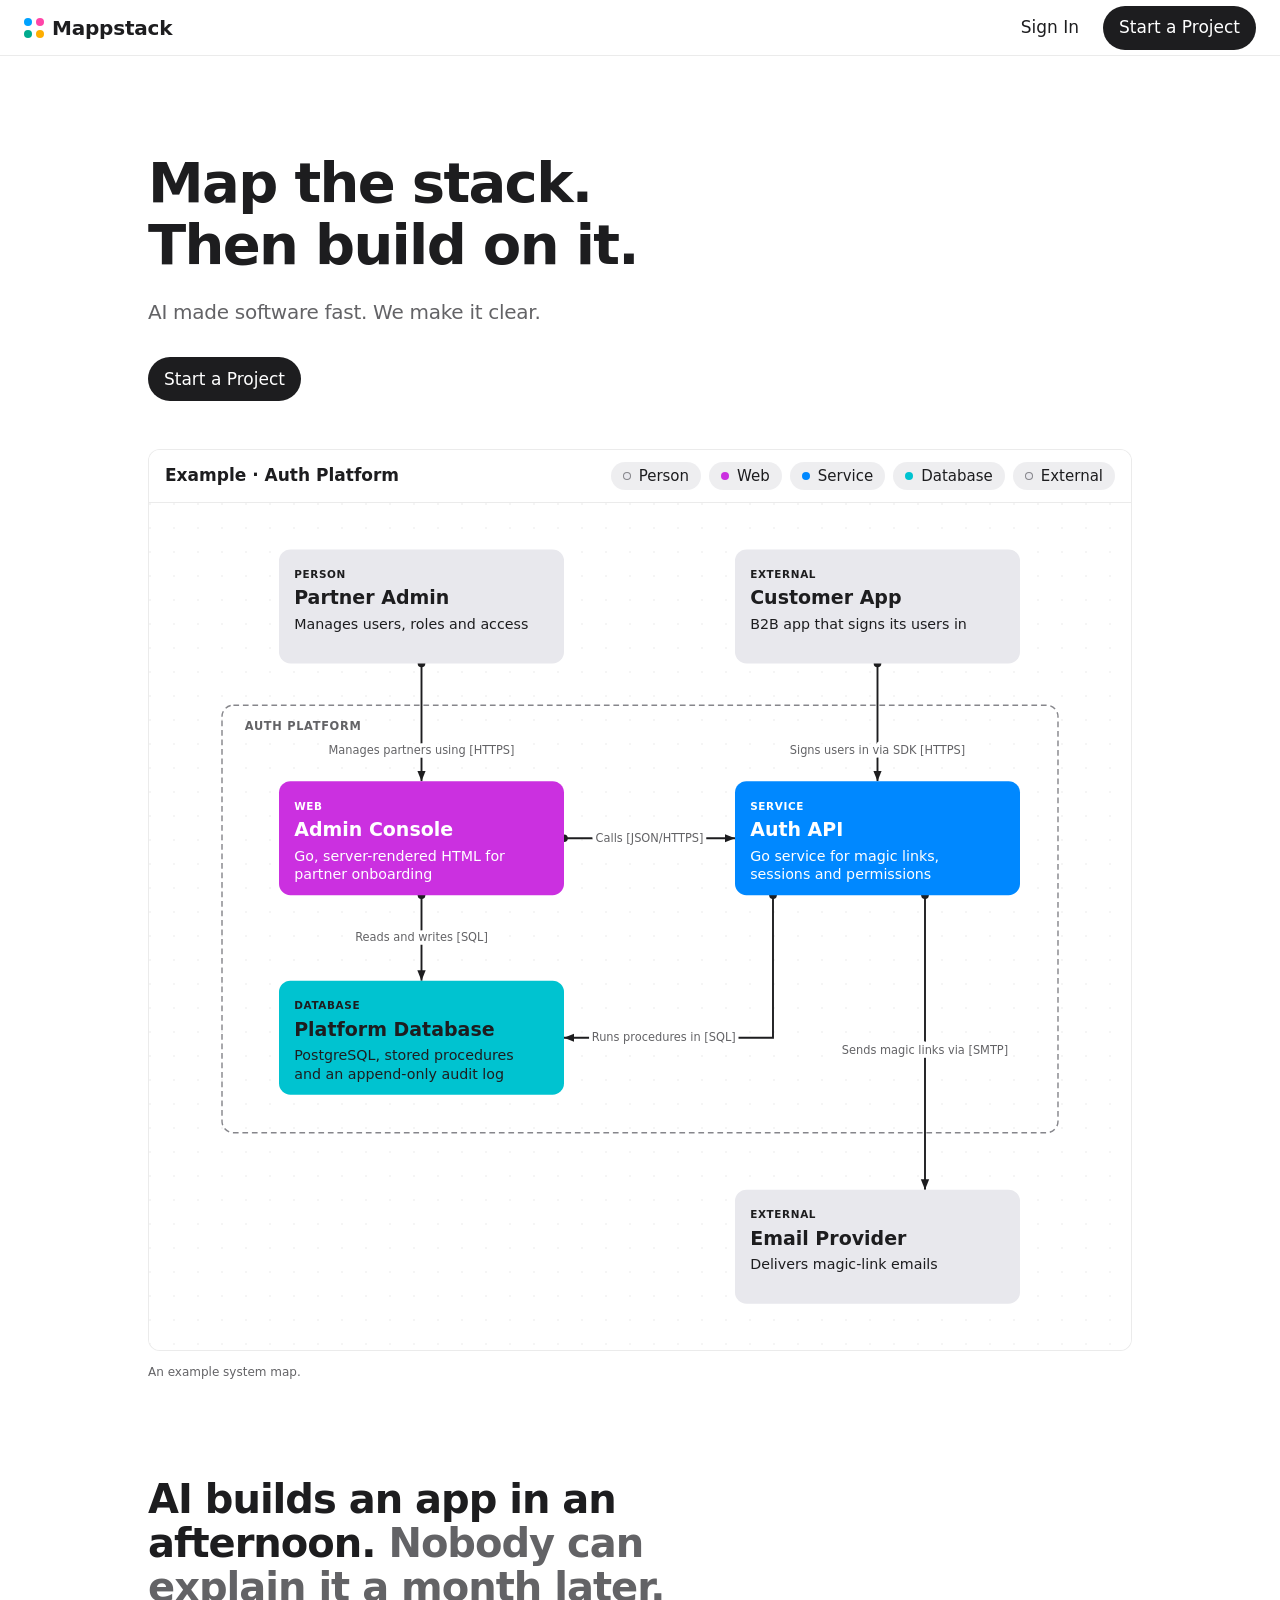
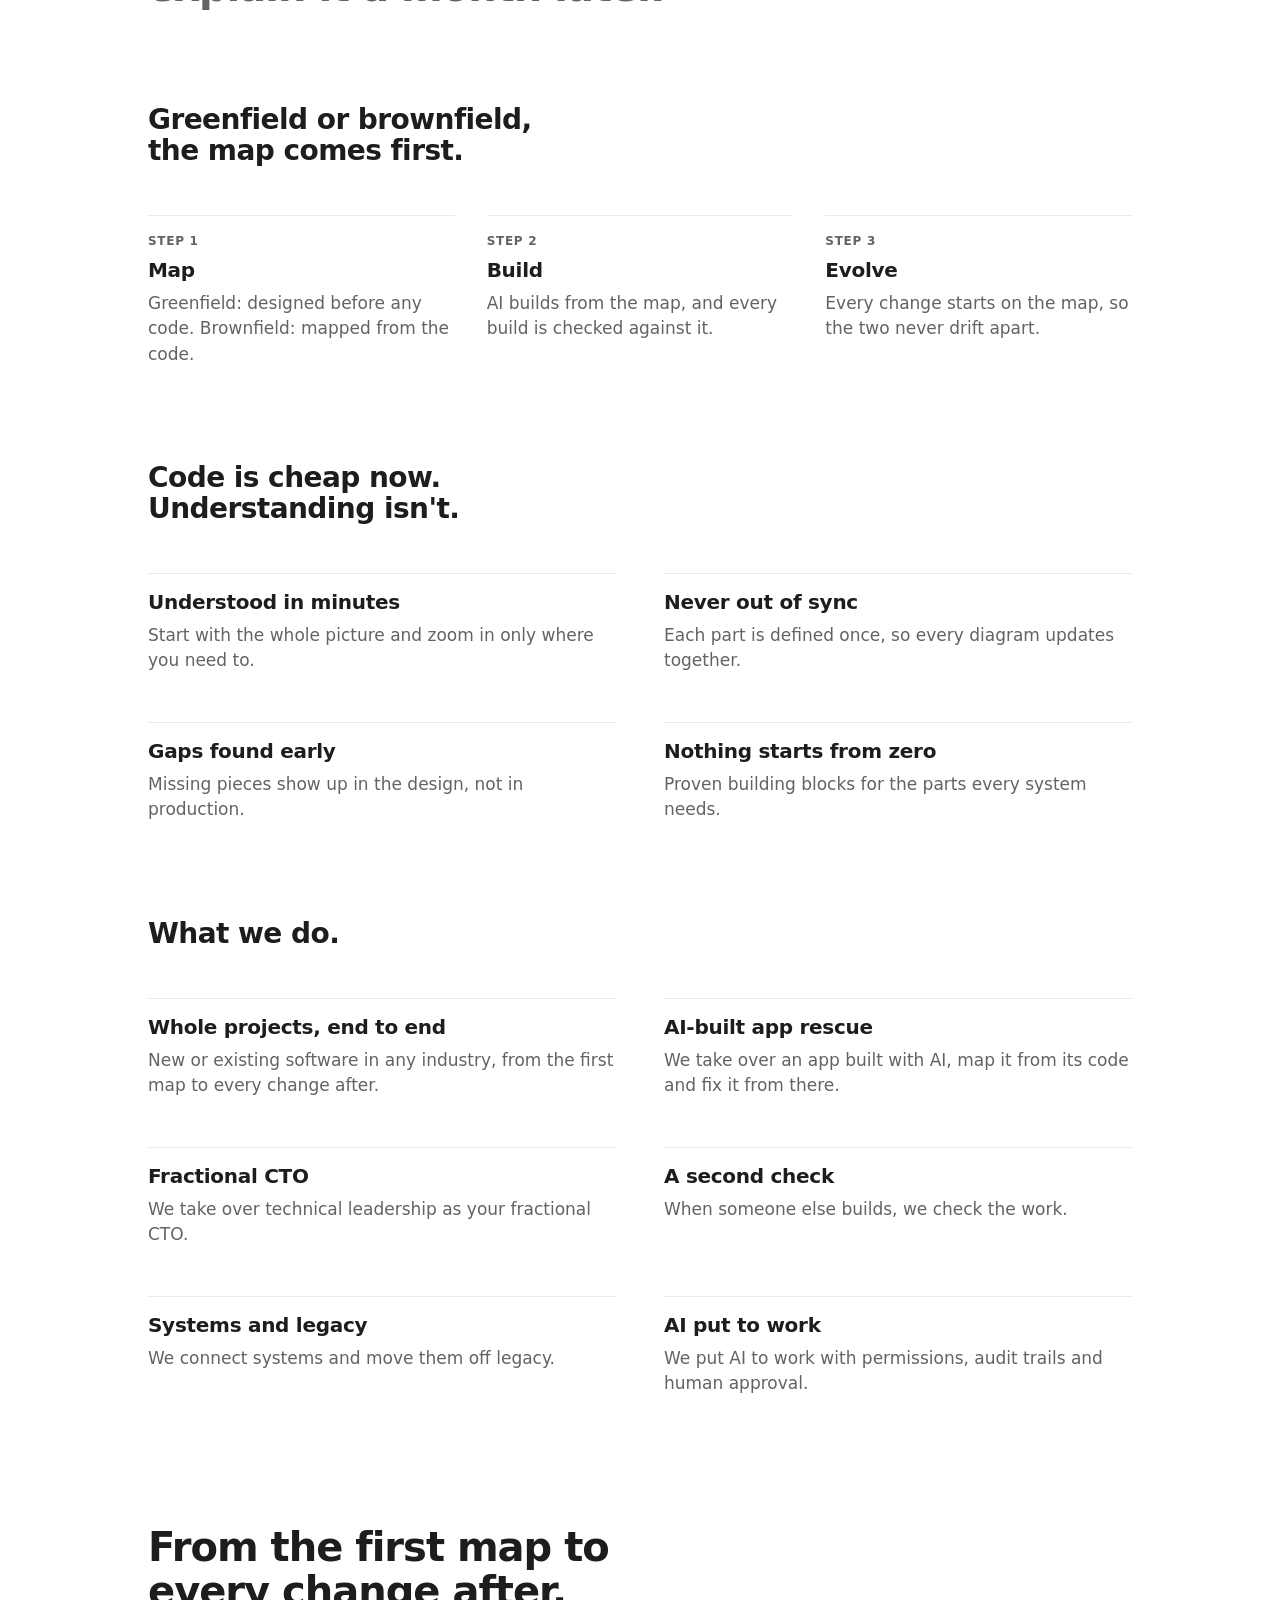
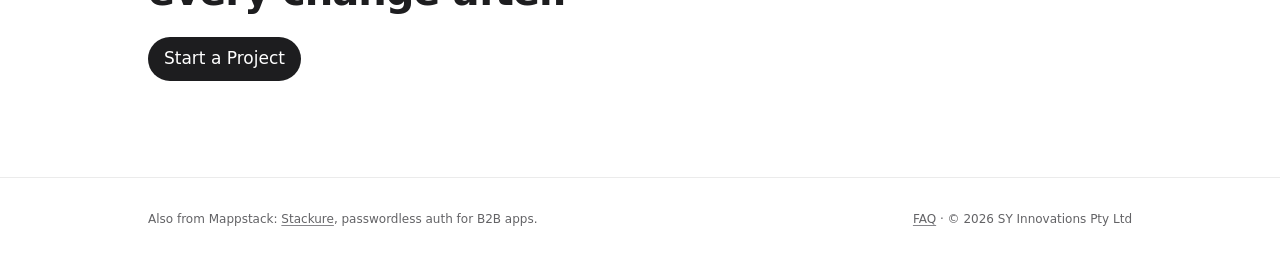
==== commit 7ea666fd: "Sync design 814a2ec From ysashank/design@814a2ec8add275ed464966ff3b8eaa343043e83a" ====
--- a/index.html
+++ b/index.html
@@ -48,7 +48,7 @@
     <h1 class="display display--hero">Map the stack. <br>Then build on it.</h1>
     <p class="lead">AI made software fast. We make it clear.</p>
     <div class="actions">
-      <a class="btn btn--primary btn--lg" href="https://stackure.com/signup?account_id=3df5678e-9c26-4384-9c51-7ae628b7f46a" target="_blank">Start a Project</a>
+      <a class="btn btn--primary" href="https://stackure.com/signup?account_id=3df5678e-9c26-4384-9c51-7ae628b7f46a" target="_blank">Start a Project</a>
     </div>
   </section>
 
@@ -132,7 +132,7 @@
 
   <section class="close">
     <h2 class="display">From the first map to every change after.</h2>
-    <a class="btn btn--primary btn--lg" href="https://stackure.com/signup?account_id=3df5678e-9c26-4384-9c51-7ae628b7f46a" target="_blank">Start a Project</a>
+    <a class="btn btn--primary" href="https://stackure.com/signup?account_id=3df5678e-9c26-4384-9c51-7ae628b7f46a" target="_blank">Start a Project</a>
   </section>
 </main>
 
--- a/assets/design/styles.css
+++ b/assets/design/styles.css
@@ -1,9 +1,9 @@
-@import "tokens/base.css?v=6e0d8522";
-@import "tokens/color.css?v=6e0d8522";
-@import "tokens/type.css?v=6e0d8522";
-@import "tokens/space.css?v=6e0d8522";
-@import "tokens/shape.css?v=6e0d8522";
-@import "tokens/depth.css?v=6e0d8522";
-@import "tokens/motion.css?v=6e0d8522";
-@import "components.css?v=6e0d8522";
-@import "profile.css?v=6e0d8522";
+@import "tokens/base.css?v=814a2ec8";
+@import "tokens/color.css?v=814a2ec8";
+@import "tokens/type.css?v=814a2ec8";
+@import "tokens/space.css?v=814a2ec8";
+@import "tokens/shape.css?v=814a2ec8";
+@import "tokens/depth.css?v=814a2ec8";
+@import "tokens/motion.css?v=814a2ec8";
+@import "components.css?v=814a2ec8";
+@import "profile.css?v=814a2ec8";
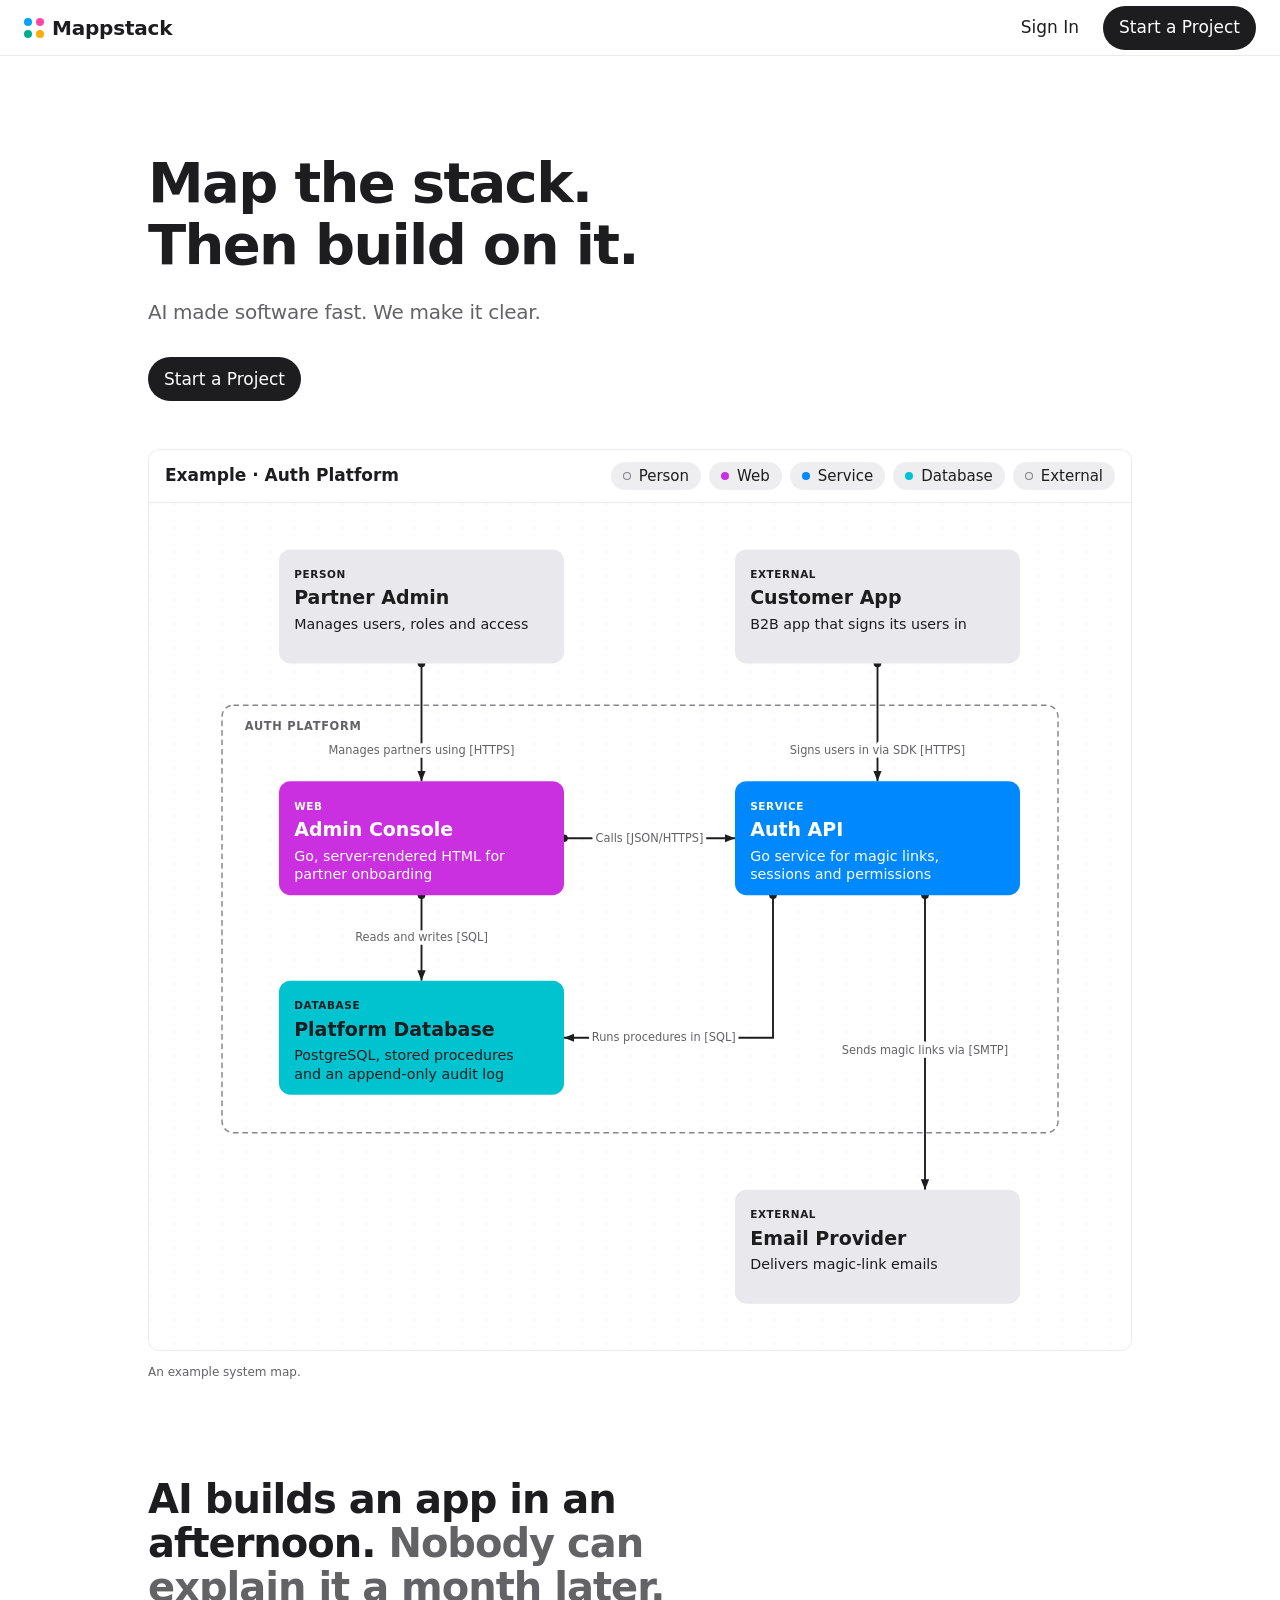
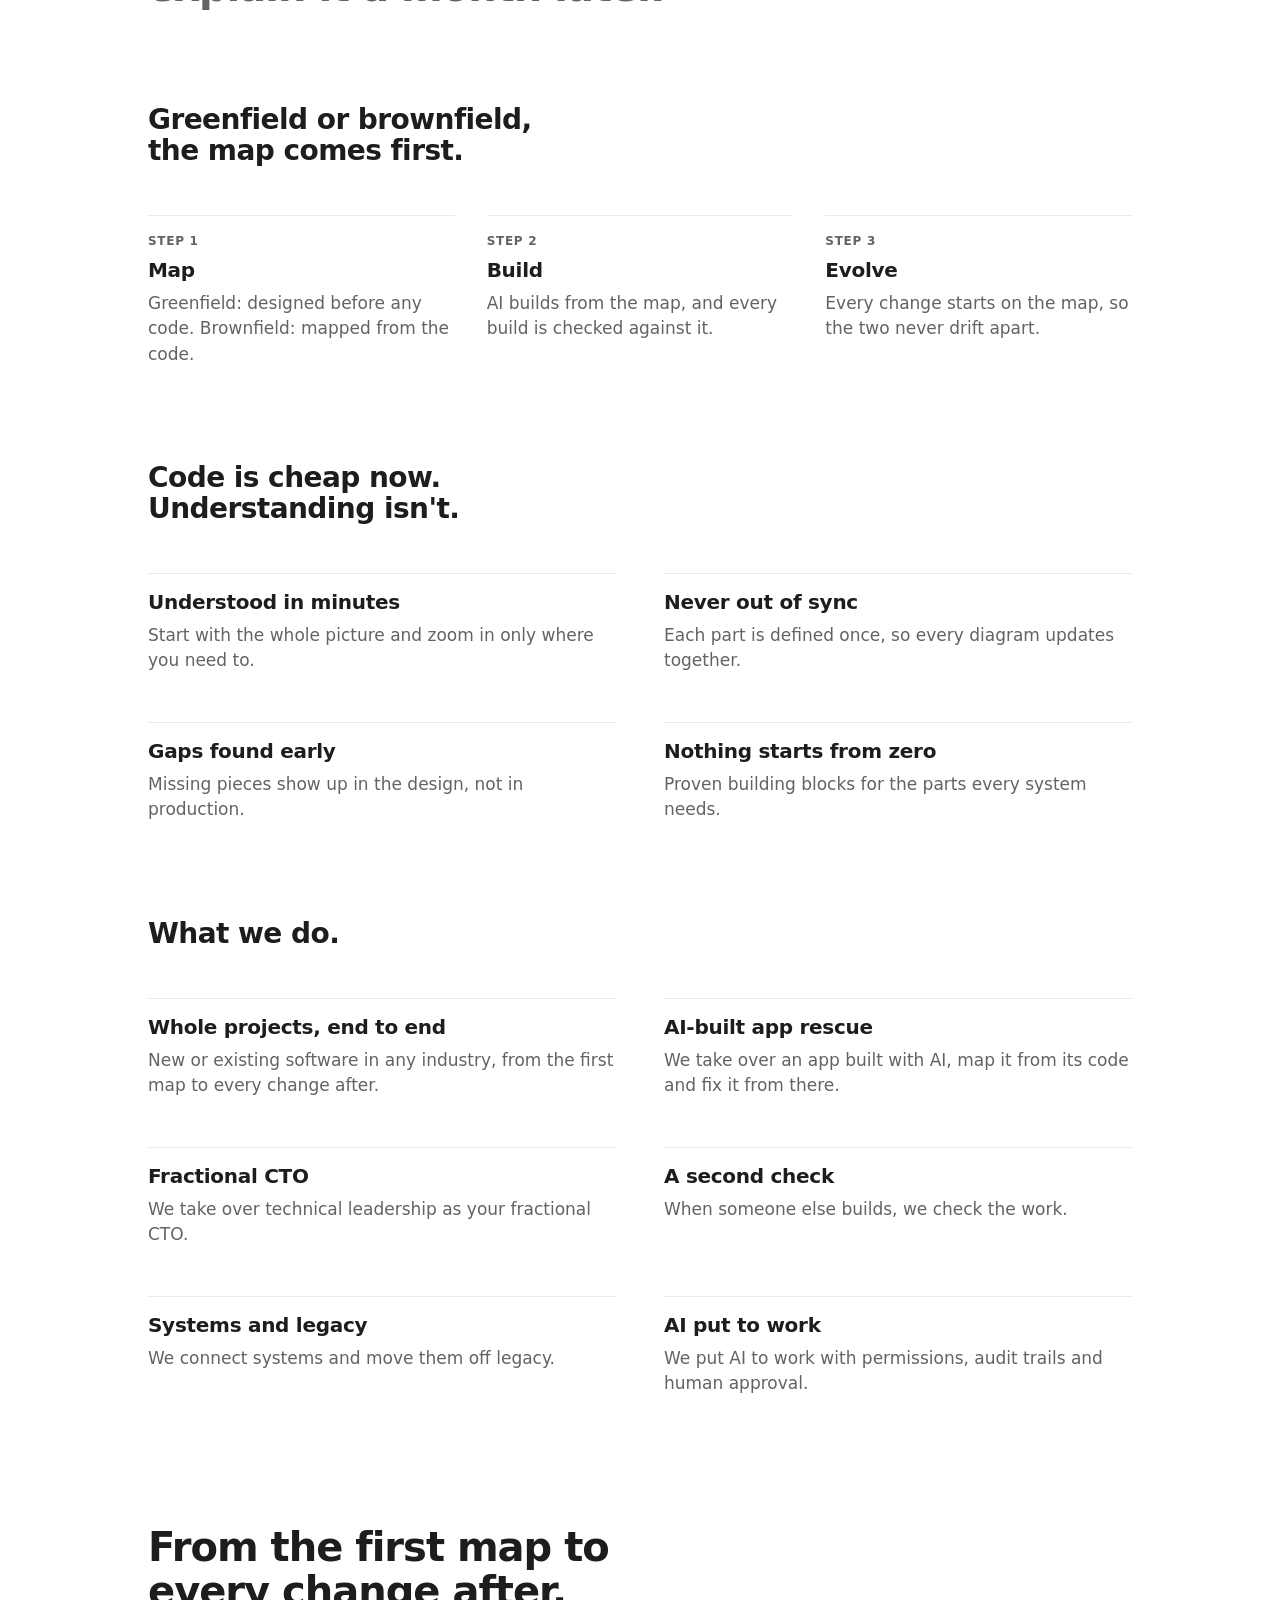
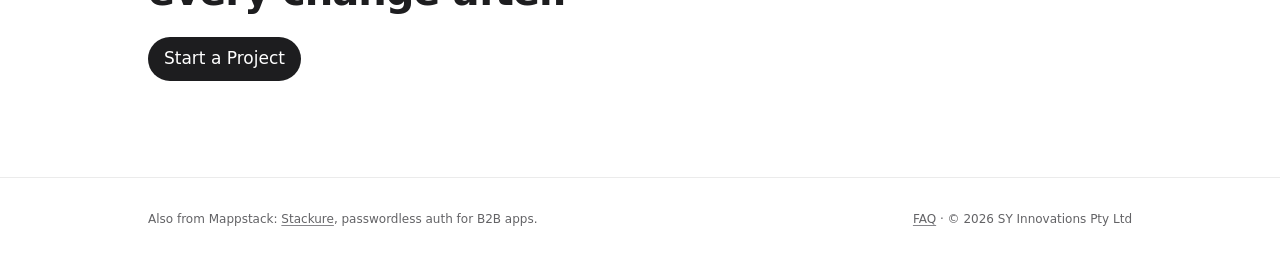
==== commit 1111ec53: "Load the design's behaviors on every page, so the FAQ's copy, contents popover and filter announceme" ====
--- a/index.html
+++ b/index.html
@@ -142,6 +142,7 @@
     <p><a href="/faq">FAQ</a> · © 2026 SY Innovations Pty Ltd</p>
   </div>
 </footer>
+<script src="assets/design/behaviors.js"></script>
 <script src="assets/js/figure.js"></script>
 </body>
 </html>
--- a/assets/design/styles.css
+++ b/assets/design/styles.css
@@ -1,9 +1,9 @@
-@import "tokens/base.css?v=814a2ec8";
-@import "tokens/color.css?v=814a2ec8";
-@import "tokens/type.css?v=814a2ec8";
-@import "tokens/space.css?v=814a2ec8";
-@import "tokens/shape.css?v=814a2ec8";
-@import "tokens/depth.css?v=814a2ec8";
-@import "tokens/motion.css?v=814a2ec8";
-@import "components.css?v=814a2ec8";
-@import "profile.css?v=814a2ec8";
+@import "tokens/base.css?v=20a6c151";
+@import "tokens/color.css?v=20a6c151";
+@import "tokens/type.css?v=20a6c151";
+@import "tokens/space.css?v=20a6c151";
+@import "tokens/shape.css?v=20a6c151";
+@import "tokens/depth.css?v=20a6c151";
+@import "tokens/motion.css?v=20a6c151";
+@import "components.css?v=20a6c151";
+@import "profile.css?v=20a6c151";
--- a/assets/css/style.css
+++ b/assets/css/style.css
@@ -30,8 +30,8 @@
 .boundary{fill:none;stroke:var(--color-border-strong);stroke-width:var(--size-stroke);stroke-dasharray:6 4}
 .bl{font-weight:var(--weight-semibold);letter-spacing:var(--tracking-caps);fill:var(--color-text-secondary)}
 .section{padding-block:var(--space-96) 0;display:grid;gap:var(--space-48)}
-.section h2:not(.display){font-size:var(--text-28);line-height:var(--leading-tight);font-weight:var(--weight-semibold);letter-spacing:var(--tracking-28);max-width:24ch}
-.statement .display{max-width:20ch}
+.section h2:not([class]){font-size:var(--text-28);line-height:var(--leading-tight);font-weight:var(--weight-semibold);letter-spacing:var(--tracking-28);max-width:24ch}
+.statement h2{max-width:20ch}
 .statement span{color:var(--color-text-secondary)}
 .steps,.points{list-style:none;margin:0;padding:0;display:grid;gap:var(--space-32)}
 .steps{grid-template-columns:repeat(3,minmax(0,1fr))}
@@ -41,7 +41,7 @@
 .steps h3,.points h3{font-size:var(--text-20);line-height:var(--leading-snug);font-weight:var(--weight-semibold);letter-spacing:var(--tracking-20)}
 .steps p,.points p{color:var(--color-text-secondary);max-width:44ch}
 .close{padding-block:var(--space-128) var(--space-96);display:grid;gap:var(--space-24);justify-items:start}
-.close .display{max-width:18ch}
+.close h2{max-width:18ch}
 @media (min-width:901px){.figure__bar .zoom{display:none}}
 @media (max-width:900px){
   .figure__bar .legend{order:3;flex-basis:100%}
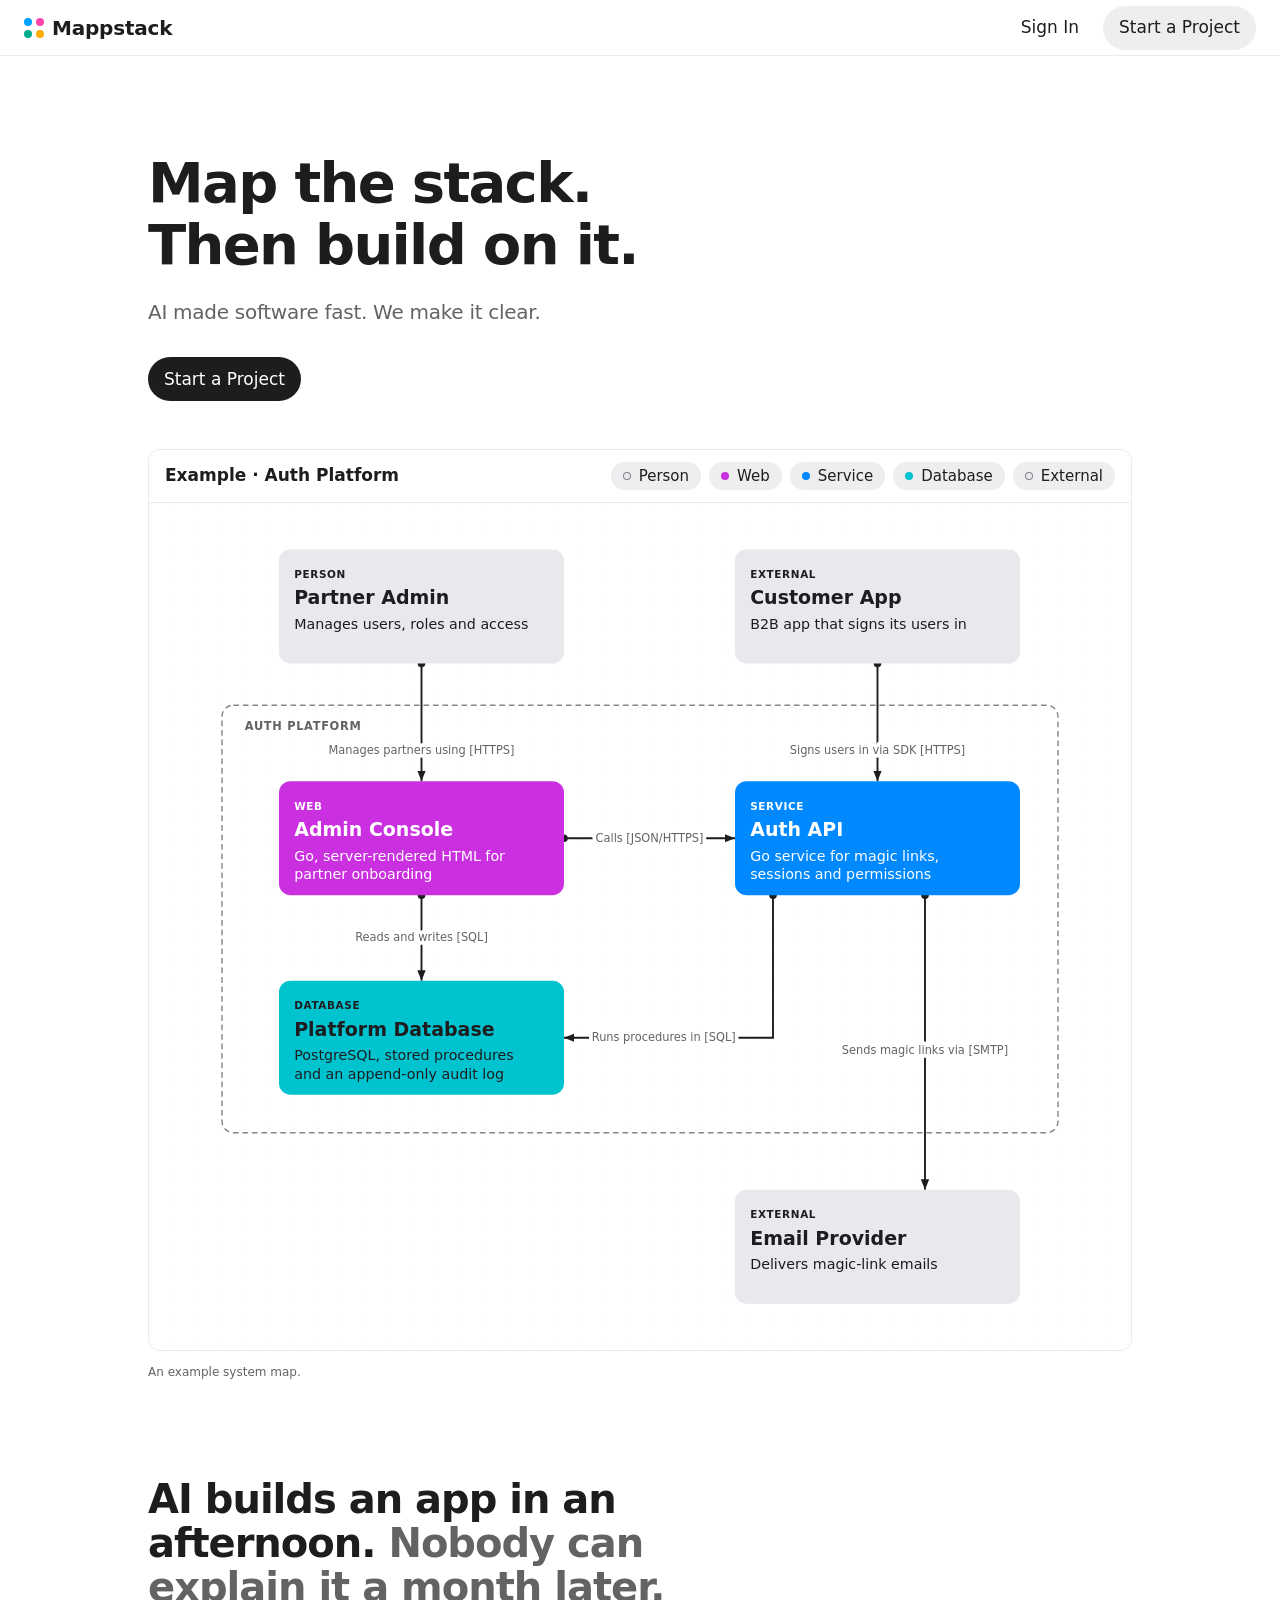
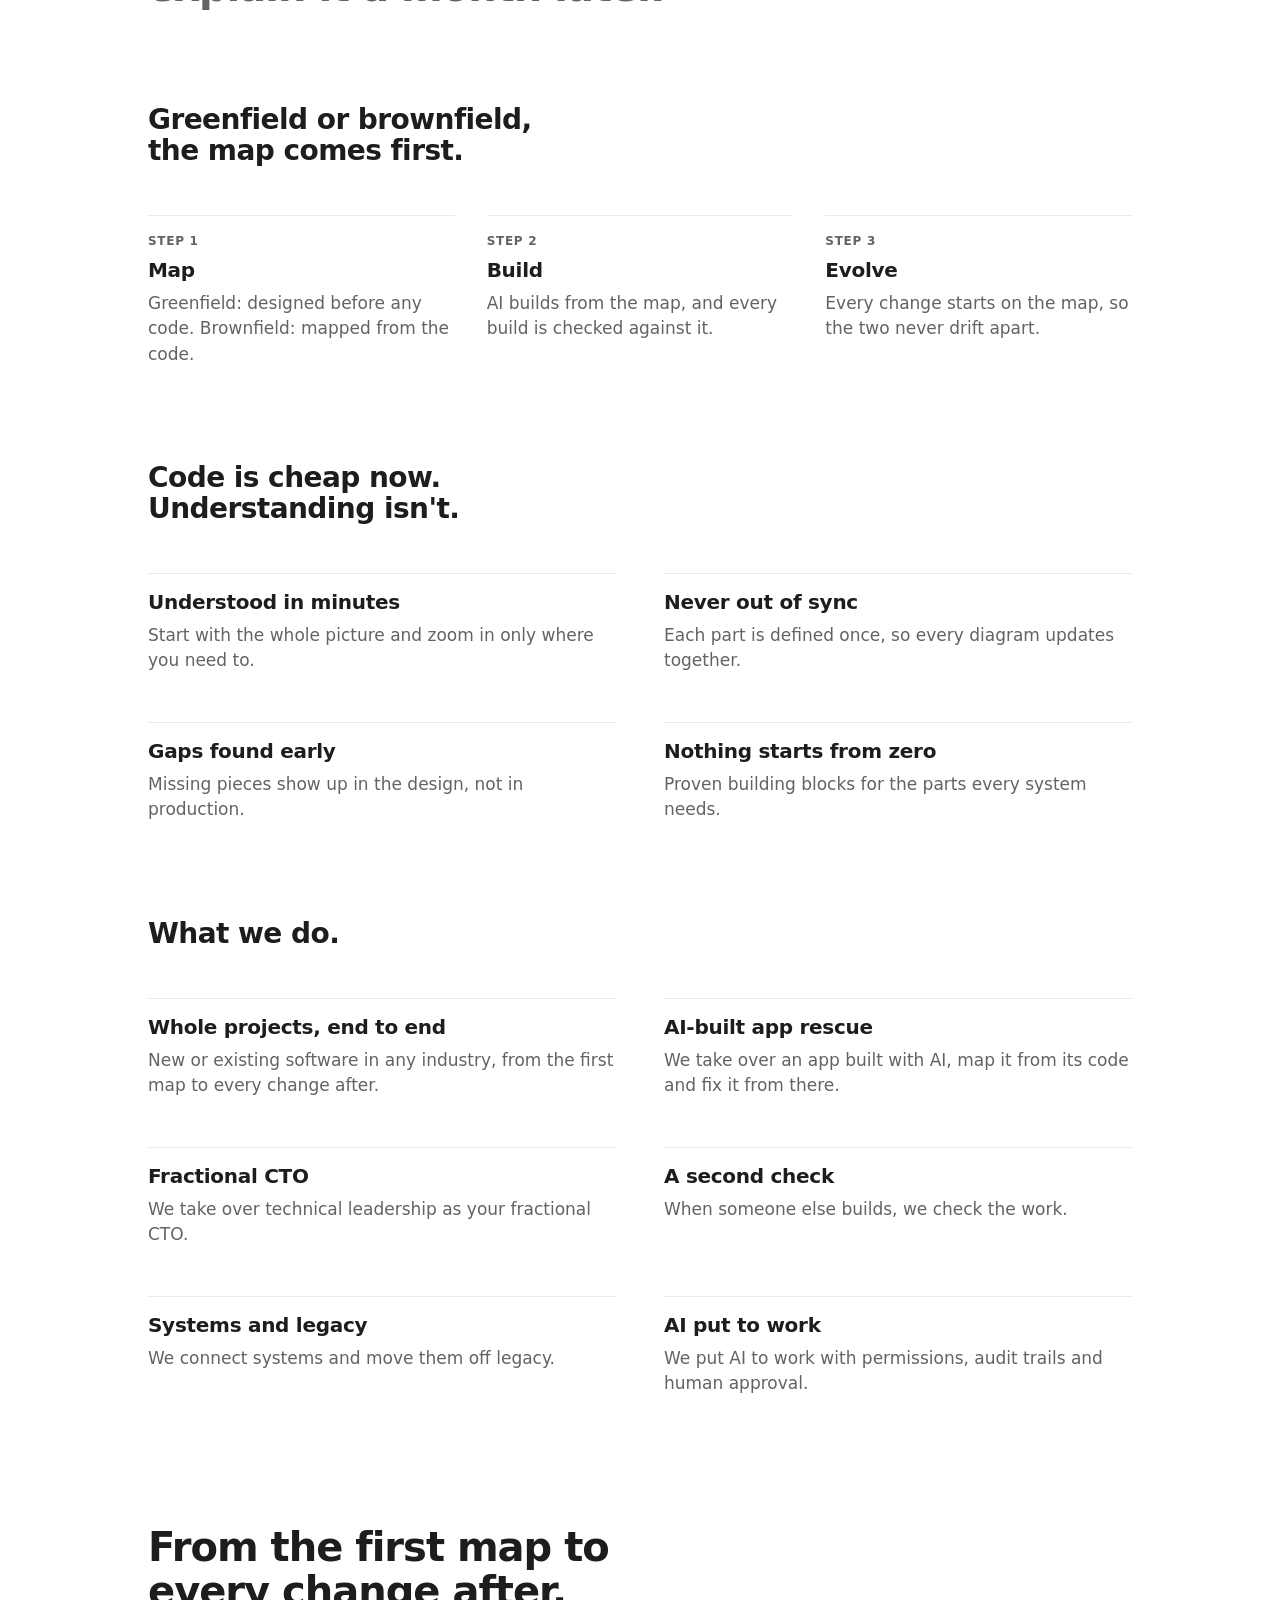
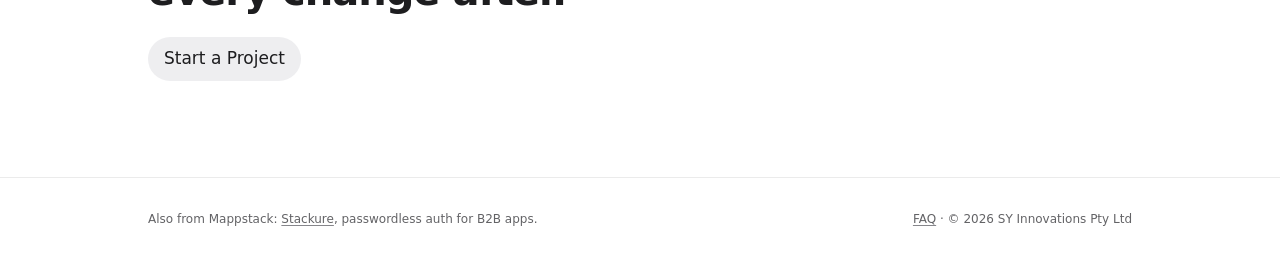
==== commit 7523027a: "Mappstack S84: one primary button per view, own legend swatch class, FAQ ends with Still Have Questi" ====
--- a/index.html
+++ b/index.html
@@ -26,7 +26,7 @@
 <link rel="describedby" href="llms.txt">
 <link rel="stylesheet" href="assets/design/styles.css">
 <link rel="stylesheet" href="assets/css/style.css">
-<script type="application/ld+json">{"@context":"https://schema.org","@graph":[{"@type":"Corporation","@id":"https://mappstack.com/#organization","name":"Mappstack","legalName":"SY Innovations Pty Ltd","iso6523Code":"0151:38668523760","url":"https://mappstack.com/","logo":"https://mappstack.com/assets/icons/icon-maskable-512.png","slogan":"Map the stack. Then build on it.","description":"Software projects, end to end. Mapped first, then built. Mappstack is an Australian software services company. Clients hire it for whole software projects, new or existing, in any industry and at any size. Each system is mapped first, built from the map and checked against it, and every later change starts on the map. Mappstack works remotely with clients anywhere. It is the registered business name of SY Innovations Pty Ltd.","disambiguatingDescription":"Software services company at mappstack.com that maps, builds and changes software systems for clients. Not a self-serve software product, not a geographic mapping or location data product and not a software stack installer.","address":{"@type":"PostalAddress","addressCountry":"AU"},"areaServed":"Worldwide","knowsAbout":["Custom Software Development","Legacy Modernization","Solution Architecture","Systems Integration","Software Maintenance and Hosting","SaaS Development","API Development","ERP and CRM Integration","EDI Integration","LLM Integration","AI Agent Development","Composable Commerce","Marketplace Payments"],"brand":{"@type":"Brand","name":"Stackure","url":"https://stackure.com/","description":"Passwordless auth for B2B apps."},"makesOffer":{"@type":"Offer","itemOffered":{"@id":"https://mappstack.com/#service"}},"sameAs":["https://github.com/Mappstack","https://www.linkedin.com/company/mappstack/"]},{"@type":"WebSite","@id":"https://mappstack.com/#website","url":"https://mappstack.com/","name":"Mappstack","alternateName":"mappstack.com","description":"Software projects, end to end. Mapped first, then built.","inLanguage":"en","dateModified":"2026-10-13","publisher":{"@id":"https://mappstack.com/#organization"}},{"@type":"WebPage","@id":"https://mappstack.com/#webpage","url":"https://mappstack.com/","name":"Mappstack · Software projects, end to end. Mapped first, then built.","inLanguage":"en","dateModified":"2026-10-13","isPartOf":{"@id":"https://mappstack.com/#website"},"about":{"@id":"https://mappstack.com/#organization"}},{"@type":"Service","@id":"https://mappstack.com/#service","name":"Software projects, end to end","serviceType":"Custom software development","provider":{"@id":"https://mappstack.com/#organization"},"areaServed":"Worldwide","description":"Software projects, end to end. Mapped first, then built. Map: a new system is designed before any code is written, and an existing one is mapped from its code. Build: people, AI agents or both build from the map and every build is checked against it. Evolve: every change starts on the map. Engagements start with a free call, then a fixed-price assessment, then fixed-scope phases approved one at a time. Technology is chosen to fit, or the client's own stack is used. Engagements range from a handover at launch to Mappstack running, hosting and maintaining the system. Remote with clients anywhere, with in-person visits in Australia, India and the EU when needed.","hasOfferCatalog":{"@type":"OfferCatalog","name":"Mappstack services","itemListElement":[{"@type":"Offer","itemOffered":{"@type":"Service","name":"Whole software projects, end to end","description":"Whole software projects, end to end, new or existing, in any industry and at any size. Mapped first, built from the map and checked against it.","provider":{"@id":"https://mappstack.com/#organization"}}},{"@type":"Offer","itemOffered":{"@type":"Service","name":"AI-built app rescue","description":"Taking over an app built with AI: it is mapped from its code first, then fixed, and every change after that starts on the map.","provider":{"@id":"https://mappstack.com/#organization"}}},{"@type":"Offer","itemOffered":{"@type":"Service","name":"Fractional CTO","description":"Taking over technical leadership as fractional CTO.","provider":{"@id":"https://mappstack.com/#organization"}}},{"@type":"Offer","itemOffered":{"@type":"Service","name":"Checking the work when someone else builds","description":"When another team builds, Mappstack checks the work against the map.","provider":{"@id":"https://mappstack.com/#organization"}}},{"@type":"Offer","itemOffered":{"@type":"Service","name":"Systems integration and legacy modernization","description":"Connecting systems and moving them off legacy.","provider":{"@id":"https://mappstack.com/#organization"}}},{"@type":"Offer","itemOffered":{"@type":"Service","name":"AI put to work","description":"Putting AI to work in a business with permissions, audit trails and human approval.","provider":{"@id":"https://mappstack.com/#organization"}}}]}}]}</script>
+<script type="application/ld+json">{"@context":"https://schema.org","@graph":[{"@type":"Corporation","@id":"https://mappstack.com/#organization","name":"Mappstack","legalName":"SY Innovations Pty Ltd","iso6523Code":"0151:38668523760","url":"https://mappstack.com/","logo":"https://mappstack.com/assets/icons/icon-maskable-512.png","slogan":"Map the stack. Then build on it.","description":"Software projects, end to end. Mapped first, then built. Mappstack is an Australian software services company. Clients hire it for whole software projects, new or existing, in any industry and at any size. Each system is mapped first, built from the map and checked against it, and every later change starts on the map. Mappstack works remotely with clients anywhere. It is the registered business name of SY Innovations Pty Ltd.","disambiguatingDescription":"Software services company at mappstack.com that maps, builds and changes software systems for clients. Not a self-serve software product, not a geographic mapping or location data product and not a software stack installer.","address":{"@type":"PostalAddress","addressCountry":"AU"},"areaServed":"Worldwide","knowsAbout":["Custom Software Development","Legacy Modernization","Solution Architecture","Systems Integration","Software Maintenance and Hosting","SaaS Development","API Development","ERP and CRM Integration","EDI Integration","LLM Integration","AI Agent Development","Composable Commerce","Marketplace Payments"],"brand":{"@type":"Brand","name":"Stackure","url":"https://stackure.com/","description":"Passwordless auth for B2B apps."},"makesOffer":{"@type":"Offer","itemOffered":{"@id":"https://mappstack.com/#service"}},"sameAs":["https://github.com/Mappstack","https://www.linkedin.com/company/mappstack/"]},{"@type":"WebSite","@id":"https://mappstack.com/#website","url":"https://mappstack.com/","name":"Mappstack","alternateName":"mappstack.com","description":"Software projects, end to end. Mapped first, then built.","inLanguage":"en","dateModified":"2026-11-23","publisher":{"@id":"https://mappstack.com/#organization"}},{"@type":"WebPage","@id":"https://mappstack.com/#webpage","url":"https://mappstack.com/","name":"Mappstack · Software projects, end to end. Mapped first, then built.","inLanguage":"en","dateModified":"2026-11-23","isPartOf":{"@id":"https://mappstack.com/#website"},"about":{"@id":"https://mappstack.com/#organization"}},{"@type":"Service","@id":"https://mappstack.com/#service","name":"Software projects, end to end","serviceType":"Custom software development","provider":{"@id":"https://mappstack.com/#organization"},"areaServed":"Worldwide","description":"Software projects, end to end. Mapped first, then built. Map: a new system is designed before any code is written, and an existing one is mapped from its code. Build: people, AI agents or both build from the map and every build is checked against it. Evolve: every change starts on the map. Engagements start with a free call, then a fixed-price assessment, then fixed-scope phases approved one at a time. Technology is chosen to fit, or the client's own stack is used. Engagements range from a handover at launch to Mappstack running, hosting and maintaining the system. Remote with clients anywhere, with in-person visits in Australia, India and the EU when needed.","hasOfferCatalog":{"@type":"OfferCatalog","name":"Mappstack services","itemListElement":[{"@type":"Offer","itemOffered":{"@type":"Service","name":"Whole software projects, end to end","description":"Whole software projects, end to end, new or existing, in any industry and at any size. Mapped first, built from the map and checked against it.","provider":{"@id":"https://mappstack.com/#organization"}}},{"@type":"Offer","itemOffered":{"@type":"Service","name":"AI-built app rescue","description":"Taking over an app built with AI: it is mapped from its code first, then fixed, and every change after that starts on the map.","provider":{"@id":"https://mappstack.com/#organization"}}},{"@type":"Offer","itemOffered":{"@type":"Service","name":"Fractional CTO","description":"Taking over technical leadership as fractional CTO.","provider":{"@id":"https://mappstack.com/#organization"}}},{"@type":"Offer","itemOffered":{"@type":"Service","name":"Checking the work when someone else builds","description":"When another team builds, Mappstack checks the work against the map.","provider":{"@id":"https://mappstack.com/#organization"}}},{"@type":"Offer","itemOffered":{"@type":"Service","name":"Systems integration and legacy modernization","description":"Connecting systems and moving them off legacy.","provider":{"@id":"https://mappstack.com/#organization"}}},{"@type":"Offer","itemOffered":{"@type":"Service","name":"AI put to work","description":"Putting AI to work in a business with permissions, audit trails and human approval.","provider":{"@id":"https://mappstack.com/#organization"}}}]}}]}</script>
 </head>
 <body class="site">
 <a class="skip-link" href="#main">Skip to Content</a>
@@ -39,7 +39,7 @@
   </div>
   <nav class="navbar__right">
     <a class="btn btn--plain" href="https://app.mappstack.com/">Sign In</a>
-      <a class="btn btn--primary" href="https://stackure.com/signup?account_id=3df5678e-9c26-4384-9c51-7ae628b7f46a" target="_blank">Start a Project</a>
+      <a class="btn" href="https://stackure.com/signup?account_id=3df5678e-9c26-4384-9c51-7ae628b7f46a" target="_blank">Start a Project</a>
   </nav>
 </header>
 
@@ -57,11 +57,11 @@
       <div class="figure__id"><strong>Example · Auth Platform</strong></div>
       <button class="btn zoom" type="button">Zoom In</button>
       <ul class="legend">
-        <li><span class="chip"><span class="chip__swatch chip__swatch--neutral legend__swatch--neutral"></span>Person</span></li>
-        <li><span class="chip"><span class="chip__swatch legend__swatch--purple"></span>Web</span></li>
-        <li><span class="chip"><span class="chip__swatch legend__swatch--blue"></span>Service</span></li>
-        <li><span class="chip"><span class="chip__swatch legend__swatch--teal"></span>Database</span></li>
-        <li><span class="chip"><span class="chip__swatch chip__swatch--neutral legend__swatch--neutral"></span>External</span></li>
+        <li><span class="chip"><span class="legend__swatch legend__swatch--neutral"></span>Person</span></li>
+        <li><span class="chip"><span class="legend__swatch legend__swatch--purple"></span>Web</span></li>
+        <li><span class="chip"><span class="legend__swatch legend__swatch--blue"></span>Service</span></li>
+        <li><span class="chip"><span class="legend__swatch legend__swatch--teal"></span>Database</span></li>
+        <li><span class="chip"><span class="legend__swatch legend__swatch--neutral"></span>External</span></li>
       </ul>
     </div>
     <div class="figure__canvas" data-nosnippet>
@@ -132,7 +132,7 @@
 
   <section class="close">
     <h2 class="display">From the first map to every change after.</h2>
-    <a class="btn btn--primary" href="https://stackure.com/signup?account_id=3df5678e-9c26-4384-9c51-7ae628b7f46a" target="_blank">Start a Project</a>
+    <a class="btn" href="https://stackure.com/signup?account_id=3df5678e-9c26-4384-9c51-7ae628b7f46a" target="_blank">Start a Project</a>
   </section>
 </main>
 
--- a/assets/design/styles.css
+++ b/assets/design/styles.css
@@ -1,9 +1,9 @@
-@import "tokens/base.css?v=20a6c151";
-@import "tokens/color.css?v=20a6c151";
-@import "tokens/type.css?v=20a6c151";
-@import "tokens/space.css?v=20a6c151";
-@import "tokens/shape.css?v=20a6c151";
-@import "tokens/depth.css?v=20a6c151";
-@import "tokens/motion.css?v=20a6c151";
-@import "components.css?v=20a6c151";
-@import "profile.css?v=20a6c151";
+@import "tokens/base.css?v=e7eee449";
+@import "tokens/color.css?v=e7eee449";
+@import "tokens/type.css?v=e7eee449";
+@import "tokens/space.css?v=e7eee449";
+@import "tokens/shape.css?v=e7eee449";
+@import "tokens/depth.css?v=e7eee449";
+@import "tokens/motion.css?v=e7eee449";
+@import "components.css?v=e7eee449";
+@import "profile.css?v=e7eee449";
--- a/assets/css/style.css
+++ b/assets/css/style.css
@@ -8,7 +8,8 @@
 .figure__id{display:flex;align-items:baseline;gap:var(--space-8)}
 .figure__id strong{font-weight:var(--weight-semibold)}
 .legend{display:flex;flex-wrap:wrap;gap:var(--space-8);list-style:none;margin:0;padding:0}
-.legend__swatch--neutral{background:var(--color-diagram-neutral)}
+.legend__swatch{flex:none;width:var(--space-8);height:var(--space-8);border-radius:var(--radius-4)}
+.legend__swatch--neutral{background:var(--color-diagram-neutral);box-shadow:inset 0 0 0 var(--size-hairline) var(--color-border-strong)}
 .legend__swatch--purple{background:var(--color-diagram-purple)}
 .legend__swatch--blue{background:var(--color-diagram-blue)}
 .legend__swatch--teal{background:var(--color-diagram-teal)}
